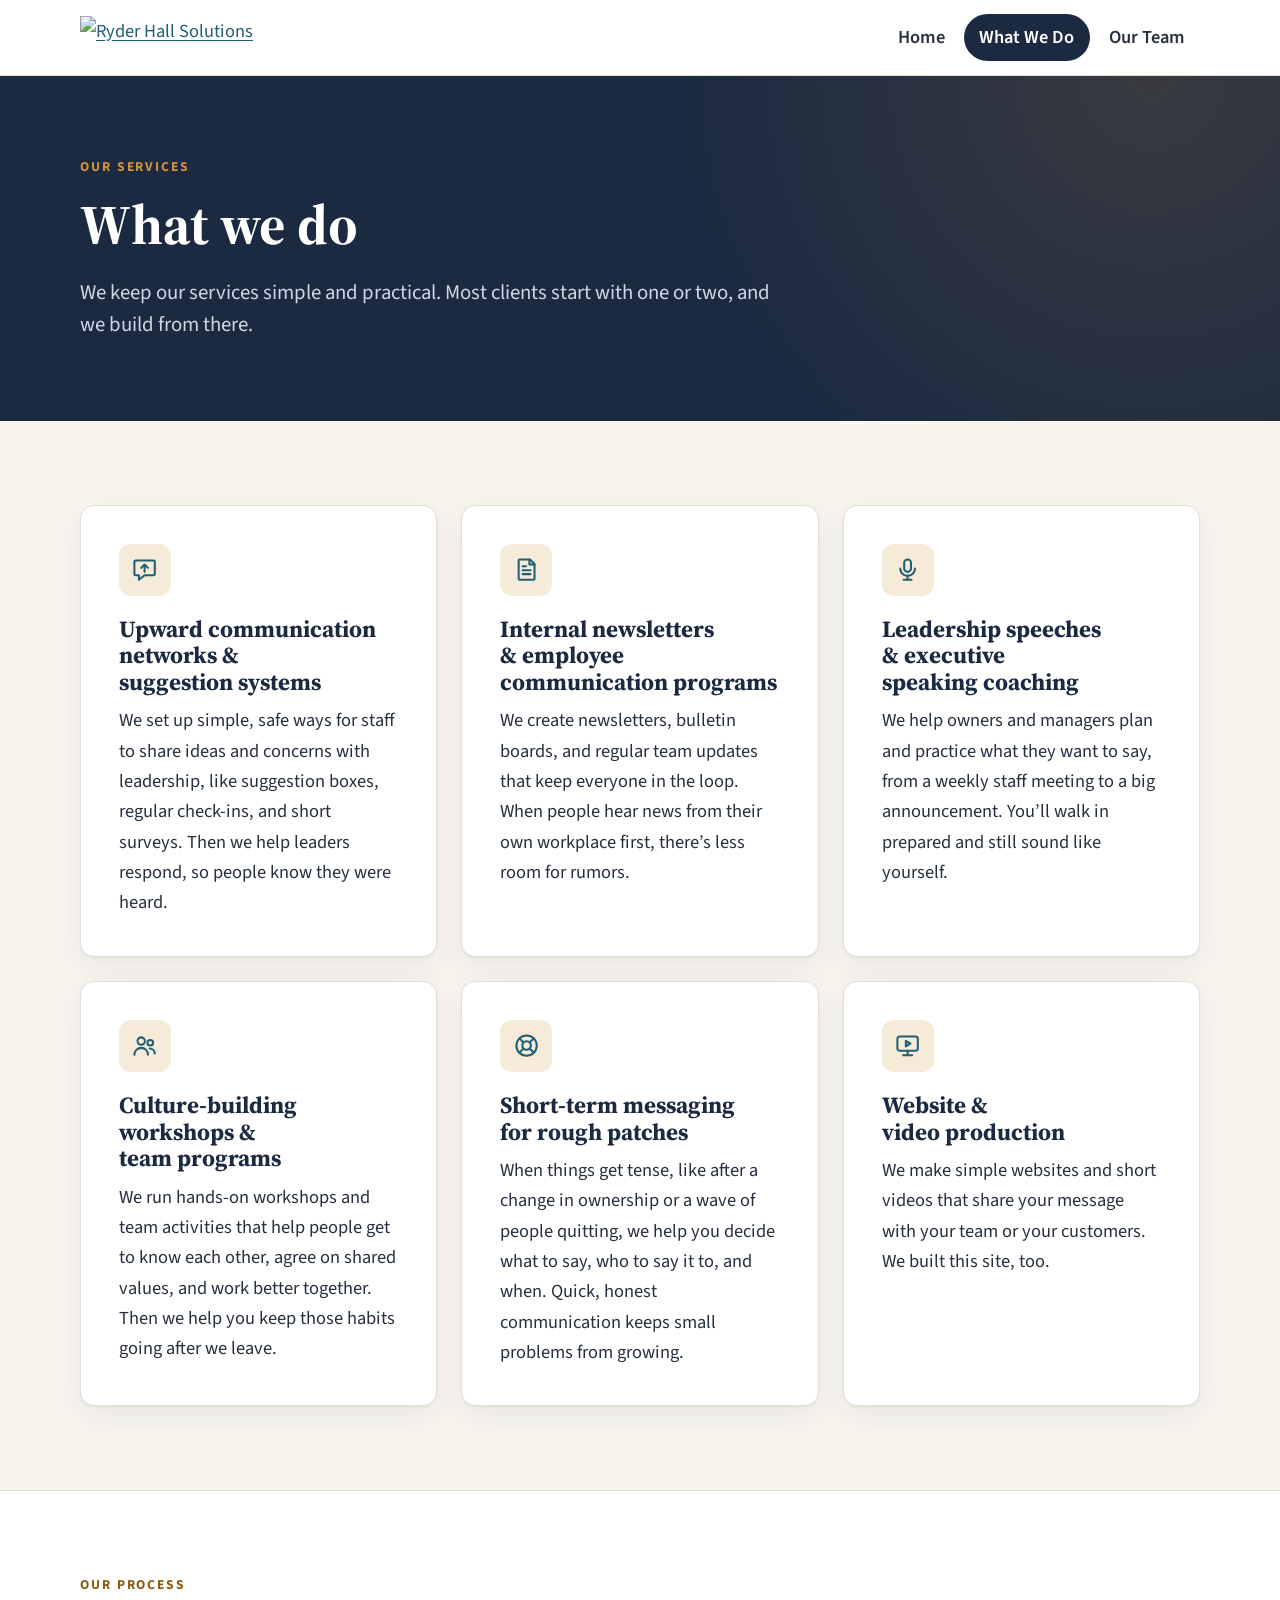
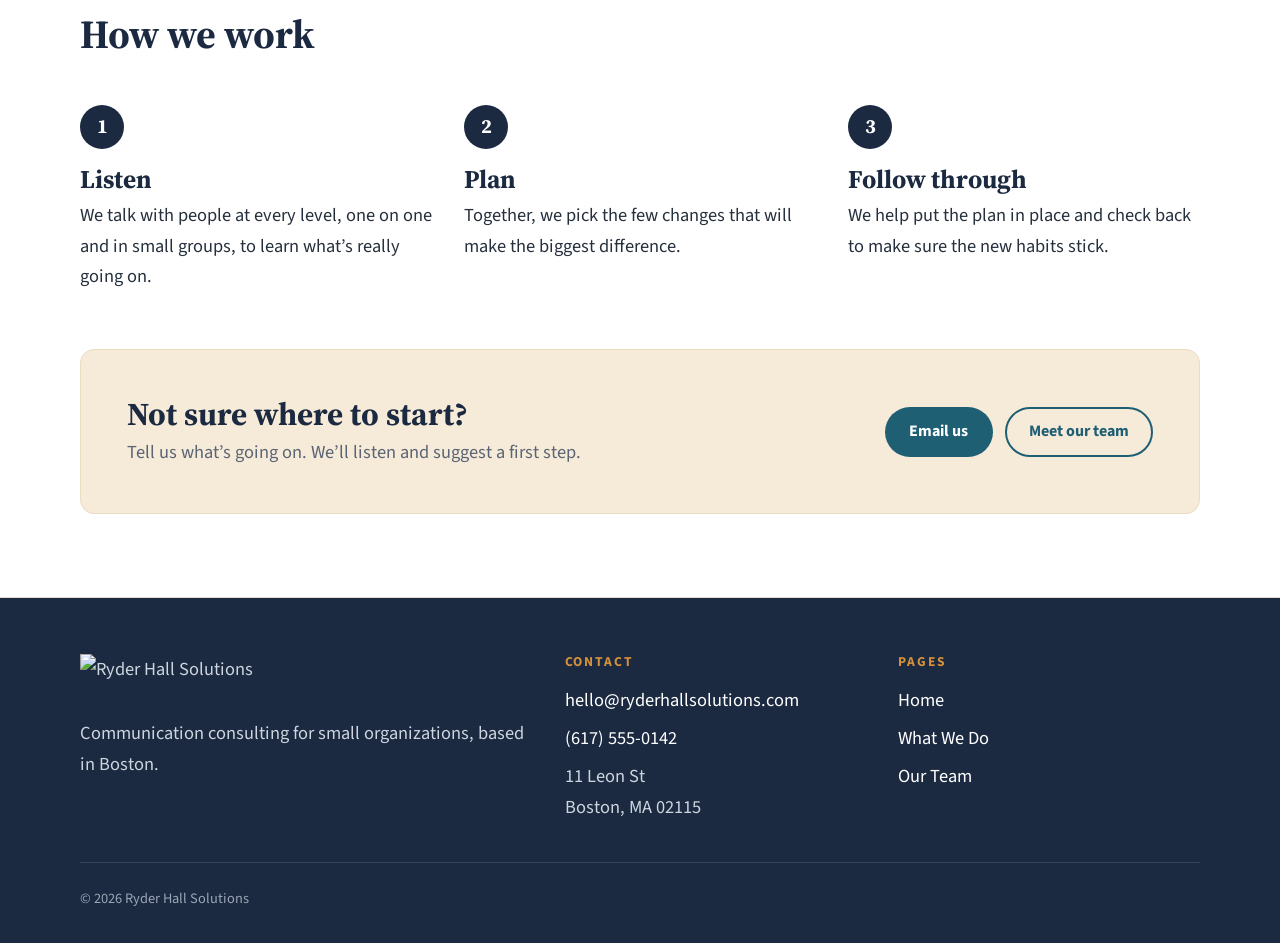
==== services.html @ 5c6d3355 "Add files via upload" ====
<!DOCTYPE html>
<html lang="en">
<head>
  <meta charset="UTF-8">
  <meta name="viewport" content="width=device-width, initial-scale=1">
  <title>What We Do | Ryder Hall Solutions</title>
  <meta name="description" content="Services from Ryder Hall Solutions: upward communication, employee newsletters, leadership speaking coaching, culture workshops, short-term messaging, and website and video production.">
  <link rel="icon" href="images/favicon.png" sizes="32x32">
  <link rel="icon" href="images/logo-mark.svg" type="image/svg+xml">
  <link rel="apple-touch-icon" href="images/apple-touch-icon.png">
  <link rel="preconnect" href="https://fonts.googleapis.com">
  <link rel="preconnect" href="https://fonts.gstatic.com" crossorigin>
  <link rel="stylesheet" href="https://fonts.googleapis.com/css2?family=Source+Sans+3:wght@400..700&family=Source+Serif+4:ital,opsz,wght@0,8..60,400..700;1,8..60,400..700&display=swap">
  <link rel="stylesheet" href="style.css">
</head>
<body>
  <a class="skip-link" href="#main">Skip to main content</a>

  <!-- ===== HEADER (same on every page) ===== -->
  <header class="site-header">
    <div class="container header-inner">
      <a class="brand" href="index.html">
        <img src="images/logo.svg" alt="Ryder Hall Solutions" width="221" height="44">
      </a>
      <nav class="site-nav" aria-label="Main">
        <ul>
          <li><a href="index.html">Home</a></li>
          <li><a href="services.html" aria-current="page">What We Do</a></li>
          <li><a href="team.html">Our Team</a></li>
        </ul>
      </nav>
    </div>
  </header>

  <main id="main">

    <!-- ===== TOP BANNER ===== -->
    <section class="page-hero">
      <div class="container">
        <p class="eyebrow">Our services</p>
        <h1>What we do</h1>
        <p class="lead">We keep our services simple and practical. Most clients start with one or two, and we build from there.</p>
      </div>
    </section>

    <!-- ===== SERVICES ===== -->
    <section class="section" aria-label="Services">
      <div class="container service-grid">

        <article class="card service-card">
          <div class="icon-badge" aria-hidden="true">
            <svg viewBox="0 0 24 24" fill="none" stroke="currentColor" stroke-width="1.8" stroke-linecap="round" stroke-linejoin="round" focusable="false"><path d="M4 4h16a1 1 0 0 1 1 1v11a1 1 0 0 1-1 1h-8l-5 4v-4H4a1 1 0 0 1-1-1V5a1 1 0 0 1 1-1z"/><path d="M12 14V7.5M9 10.5l3-3 3 3"/></svg>
          </div>
          <h2>Upward communication networks &amp; suggestion systems</h2>
          <p>We set up simple, safe ways for staff to share ideas and concerns with leadership, like suggestion boxes, regular check-ins, and short surveys. Then we help leaders respond, so people know they were heard.</p>
        </article>

        <article class="card service-card">
          <div class="icon-badge" aria-hidden="true">
            <svg viewBox="0 0 24 24" fill="none" stroke="currentColor" stroke-width="1.8" stroke-linecap="round" stroke-linejoin="round" focusable="false"><path d="M6 3h9l4 4v13a1 1 0 0 1-1 1H6a1 1 0 0 1-1-1V4a1 1 0 0 1 1-1z"/><path d="M14.5 3v4.5H19"/><path d="M8.5 9h3M8.5 12.5h7M8.5 16h7"/></svg>
          </div>
          <h2>Internal newsletters &amp; employee communication programs</h2>
          <p>We create newsletters, bulletin boards, and regular team updates that keep everyone in the loop. When people hear news from their own workplace first, there’s less room for rumors.</p>
        </article>

        <article class="card service-card">
          <div class="icon-badge" aria-hidden="true">
            <svg viewBox="0 0 24 24" fill="none" stroke="currentColor" stroke-width="1.8" stroke-linecap="round" stroke-linejoin="round" focusable="false"><rect x="9" y="3" width="6" height="11" rx="3"/><path d="M5.5 11a6.5 6.5 0 0 0 13 0"/><path d="M12 17.5V21M8.5 21h7"/></svg>
          </div>
          <h2>Leadership speeches &amp; executive speaking coaching</h2>
          <p>We help owners and managers plan and practice what they want to say, from a weekly staff meeting to a big announcement. You’ll walk in prepared and still sound like yourself.</p>
        </article>

        <article class="card service-card">
          <div class="icon-badge" aria-hidden="true">
            <svg viewBox="0 0 24 24" fill="none" stroke="currentColor" stroke-width="1.8" stroke-linecap="round" stroke-linejoin="round" focusable="false"><circle cx="9" cy="8" r="3.25"/><path d="M3 20a6 6 0 0 1 12 0"/><circle cx="17" cy="9.5" r="2.5"/><path d="M16.5 14.5a4.5 4.5 0 0 1 4.5 4.5"/></svg>
          </div>
          <h2>Culture-building workshops &amp; team programs</h2>
          <p>We run hands-on workshops and team activities that help people get to know each other, agree on shared values, and work better together. Then we help you keep those habits going after we leave.</p>
        </article>

        <article class="card service-card">
          <div class="icon-badge" aria-hidden="true">
            <svg viewBox="0 0 24 24" fill="none" stroke="currentColor" stroke-width="1.8" stroke-linecap="round" stroke-linejoin="round" focusable="false"><circle cx="12" cy="12" r="9"/><circle cx="12" cy="12" r="3.75"/><path d="M5.64 5.64l3.71 3.71M14.65 14.65l3.71 3.71M18.36 5.64l-3.71 3.71M9.35 14.65l-3.71 3.71"/></svg>
          </div>
          <h2>Short-term messaging for rough patches</h2>
          <p>When things get tense, like after a change in ownership or a wave of people quitting, we help you decide what to say, who to say it to, and when. Quick, honest communication keeps small problems from growing.</p>
        </article>

        <article class="card service-card">
          <div class="icon-badge" aria-hidden="true">
            <svg viewBox="0 0 24 24" fill="none" stroke="currentColor" stroke-width="1.8" stroke-linecap="round" stroke-linejoin="round" focusable="false"><rect x="3" y="4" width="18" height="12.5" rx="2"/><path d="M8 20.5h8M12 16.5v4"/><path d="M10.5 7.75v5l4-2.5z"/></svg>
          </div>
          <h2>Website &amp; video production</h2>
          <p>We make simple websites and short videos that share your message with your team or your customers. We built this site, too.</p>
        </article>

      </div>
    </section>

    <!-- ===== HOW WE WORK ===== -->
    <section class="section section-white" aria-labelledby="process-title">
      <div class="container">
        <div class="section-heading">
          <p class="eyebrow eyebrow-dark">Our process</p>
          <h2 id="process-title">How we work</h2>
        </div>

        <ol class="steps">
          <li>
            <h3>Listen</h3>
            <p>We talk with people at every level, one on one and in small groups, to learn what’s really going on.</p>
          </li>
          <li>
            <h3>Plan</h3>
            <p>Together, we pick the few changes that will make the biggest difference.</p>
          </li>
          <li>
            <h3>Follow through</h3>
            <p>We help put the plan in place and check back to make sure the new habits stick.</p>
          </li>
        </ol>

        <div class="cta">
          <div>
            <h2>Not sure where to start?</h2>
            <p>Tell us what’s going on. We’ll listen and suggest a first step.</p>
          </div>
          <div class="button-row">
            <a class="button button-primary" href="mailto:hello@ryderhallsolutions.com">Email us</a>
            <a class="button button-outline" href="team.html">Meet our team</a>
          </div>
        </div>
      </div>
    </section>

  </main>

  <!-- ===== FOOTER (same on every page) ===== -->
  <footer class="site-footer">
    <div class="container footer-grid">
      <div>
        <p class="footer-brand"><img src="images/logo-white.svg" alt="Ryder Hall Solutions" width="241" height="48"></p>
        <p>Communication consulting for small organizations, based in Boston.</p>
      </div>
      <div>
        <h2 class="footer-heading">Contact</h2>
        <!-- Contact details for the class project (the email and phone number are made up) -->
        <address class="footer-list">
          <a href="mailto:hello@ryderhallsolutions.com">hello@ryderhallsolutions.com</a>
          <a href="tel:+16175550142">(617) 555-0142</a>
          <span>11 Leon St<br>Boston, MA 02115</span>
        </address>
      </div>
      <nav aria-label="Footer">
        <h2 class="footer-heading">Pages</h2>
        <ul class="footer-list">
          <li><a href="index.html">Home</a></li>
          <li><a href="services.html">What We Do</a></li>
          <li><a href="team.html">Our Team</a></li>
        </ul>
      </nav>
    </div>
    <div class="container footer-bottom">
      <p>© 2026 Ryder Hall Solutions</p>
    </div>
  </footer>
</body>
</html>
---- style.css ----
/* =============================================================
   Shared stylesheet. All three pages use this one file.

   Want different colors? Change the values in :root below
   and every page updates at once.
   ============================================================= */

:root {
  /* Colors */
  --color-dark: #1b2a41;            /* deep navy: top banners, footer, headings */
  --color-primary: #1f5f74;         /* deep teal: buttons, links, icons */
  --color-primary-hover: #174a5a;   /* darker teal for hover */
  --color-accent: #d4913a;          /* warm amber: highlights */
  --color-accent-hover: #e0a457;    /* lighter amber for hover */
  --color-accent-text: #8f5a12;     /* darker amber for small text on light backgrounds */
  --color-accent-light: #f6ead8;    /* pale amber: soft backgrounds */
  --color-bg: #f8f5ef;              /* warm off-white page background */
  --color-surface: #ffffff;         /* cards and white sections */
  --color-text: #26303d;            /* main text */
  --color-text-muted: #5a6474;      /* secondary text */
  --color-border: #e5ded2;          /* thin lines */

  /* Fonts */
  --font-heading: "Source Serif 4", Georgia, "Times New Roman", serif;
  --font-body: "Source Sans 3", -apple-system, BlinkMacSystemFont, "Segoe UI", Roboto, Arial, sans-serif;

  /* Layout */
  --max-width: 1120px;
  --gutter: 1rem;                   /* space at the left and right edges of the screen */
  --radius: 14px;
  --shadow: 0 1px 2px rgba(27, 42, 65, 0.05), 0 10px 30px rgba(27, 42, 65, 0.07);
}

@media (min-width: 640px) {
  :root { --gutter: 1.5rem; }
}

@media (min-width: 1024px) {
  :root { --gutter: 2rem; }
}


/* ---------- Basics ---------- */

*,
*::before,
*::after {
  box-sizing: border-box;
}

html {
  -webkit-text-size-adjust: 100%;
  text-size-adjust: 100%;
}

body {
  margin: 0;
  font-family: var(--font-body);
  font-size: clamp(1rem, 0.94rem + 0.3vw, 1.15rem);
  line-height: 1.65;
  color: var(--color-text);
  background: var(--color-bg);
  -webkit-font-smoothing: antialiased;
}

img,
svg {
  display: block;
  max-width: 100%;
}

h1,
h2,
h3 {
  margin: 0 0 0.5em;
  font-family: var(--font-heading);
  font-weight: 700;
  line-height: 1.15;
  color: var(--color-dark);
  text-wrap: balance;
}

h2 {
  font-size: clamp(1.75rem, 1.35rem + 1.6vw, 2.5rem);
}

h3 {
  font-size: clamp(1.3rem, 1.15rem + 0.6vw, 1.6rem);
}

p {
  margin: 0 0 1em;
}

a {
  color: var(--color-primary);
  text-underline-offset: 0.18em;
}

a:hover {
  color: var(--color-primary-hover);
}

:focus-visible {
  outline: 3px solid var(--color-accent);
  outline-offset: 3px;
}

.container {
  width: min(100% - 2 * var(--gutter), var(--max-width));
  margin-inline: auto;
}

.skip-link {
  position: absolute;
  top: -10rem;
  left: 1rem;
  z-index: 100;
  padding: 0.6rem 1rem;
  border-radius: 8px;
  background: var(--color-dark);
  color: #fff;
  font-weight: 700;
}

.skip-link:focus {
  top: 1rem;
  color: #fff;
}

/* Hidden on screen, still read aloud by screen readers */
.visually-hidden {
  position: absolute;
  width: 1px;
  height: 1px;
  margin: -1px;
  padding: 0;
  overflow: hidden;
  clip: rect(0 0 0 0);
  white-space: nowrap;
  border: 0;
}


/* ---------- Header and navigation ---------- */

.site-header {
  background: var(--color-surface);
  border-bottom: 1px solid var(--color-border);
}

.header-inner {
  display: flex;
  flex-wrap: wrap;
  align-items: center;
  justify-content: space-between;
  gap: 0.75rem 1.5rem;
  padding-block: 0.9rem;
}

.brand {
  display: inline-flex;
  align-items: center;
}

/* The logo (images/logo.svg) */
.brand img {
  width: auto;
  height: 2.75rem;
}

.site-nav ul {
  display: flex;
  flex-wrap: wrap;
  gap: 0.25rem;
  margin: 0;
  padding: 0;
  list-style: none;
}

.site-nav a {
  display: block;
  padding: 0.5rem 0.95rem;
  border-radius: 999px;
  font-weight: 600;
  color: var(--color-text);
  text-decoration: none;
  white-space: nowrap;
}

.site-nav a:hover {
  background: var(--color-accent-light);
  color: var(--color-dark);
}

/* The page you're on */
.site-nav a[aria-current="page"] {
  background: var(--color-dark);
  color: #fff;
}

/* Keep the menu visible while scrolling on bigger screens */
@media (min-width: 768px) {
  .site-header {
    position: sticky;
    top: 0;
    z-index: 10;
  }
}


/* ---------- Buttons ---------- */

.button-row {
  display: flex;
  flex-wrap: wrap;
  gap: 0.75rem;
  margin-top: 2rem;
}

.button {
  display: inline-flex;
  align-items: center;
  justify-content: center;
  gap: 0.55rem;
  padding: 0.85rem 1.4rem;
  border: 2px solid transparent;
  border-radius: 999px;
  font-size: 1rem;
  font-weight: 700;
  line-height: 1.2;
  text-decoration: none;
  transition: background-color 0.15s ease, border-color 0.15s ease, color 0.15s ease;
}

.button svg {
  flex: none;
  width: 1.1em;
  height: 1.1em;
}

.button-primary {
  background: var(--color-primary);
  color: #fff;
}

.button-primary:hover {
  background: var(--color-primary-hover);
  color: #fff;
}

.button-accent {
  background: var(--color-accent);
  color: var(--color-dark);
}

.button-accent:hover {
  background: var(--color-accent-hover);
  color: var(--color-dark);
}

.button-outline {
  border-color: var(--color-primary);
  color: var(--color-primary);
}

.button-outline:hover {
  background: var(--color-primary);
  color: #fff;
}

.button-outline-light {
  border-color: rgba(255, 255, 255, 0.5);
  color: #fff;
}

.button-outline-light:hover {
  border-color: #fff;
  background: rgba(255, 255, 255, 0.1);
  color: #fff;
}

/* Full-width buttons on small phones */
@media (max-width: 479px) {
  .button-row .button {
    width: 100%;
  }
}


/* ---------- Small labels above headings ---------- */

.eyebrow {
  margin-bottom: 0.9rem;
  font-size: 0.85rem;
  font-weight: 700;
  letter-spacing: 0.14em;
  text-transform: uppercase;
  color: var(--color-accent);
}

.eyebrow-dark {
  color: var(--color-accent-text);
}

.lead {
  font-size: clamp(1.1rem, 1rem + 0.4vw, 1.3rem);
  line-height: 1.55;
}


/* ---------- Home page banner ---------- */

.hero {
  padding-block: clamp(3.5rem, 2rem + 6vw, 6.5rem);
  background:
    radial-gradient(circle at 85% 15%, rgba(212, 145, 58, 0.16), transparent 45%),
    var(--color-dark);
  color: #d9dfe7;
}

.hero-inner {
  display: grid;
  align-items: center;
  gap: 3rem;
}

.hero h1 {
  margin-bottom: 0.2em;
  font-size: clamp(2.6rem, 1.6rem + 4.2vw, 4.5rem);
  letter-spacing: -0.015em;
  color: #fff;
}

.tagline {
  margin-bottom: 1.25rem;
  font-family: var(--font-heading);
  font-size: clamp(1.3rem, 1.1rem + 0.9vw, 1.8rem);
  font-style: italic;
  line-height: 1.35;
  color: #f2d6ab;
}

.hero-intro {
  max-width: 34rem;
  font-size: clamp(1.05rem, 1rem + 0.35vw, 1.3rem);
}

.hero-art {
  display: none;
}

.hero-float {
  max-width: 460px;
  margin-left: auto;
}

@media (min-width: 900px) {
  .hero-inner {
    grid-template-columns: minmax(0, 1.5fr) minmax(0, 1fr);
  }

  .hero-art {
    display: block;
  }
}


/* ---------- Banner at the top of the other pages ---------- */

.page-hero {
  padding-block: clamp(3rem, 2rem + 4vw, 5rem);
  background:
    radial-gradient(circle at 90% 0%, rgba(212, 145, 58, 0.16), transparent 40%),
    var(--color-dark);
  color: #d0d8e2;
}

.page-hero h1 {
  margin-bottom: 0.35em;
  font-size: clamp(2.25rem, 1.5rem + 3vw, 3.5rem);
  color: #fff;
}

.page-hero .lead {
  max-width: 44rem;
  margin: 0;
}


/* ---------- Page sections ---------- */

.section {
  padding-block: clamp(3rem, 2rem + 4vw, 5.5rem);
}

.section-white {
  background: var(--color-surface);
  border-block: 1px solid var(--color-border);
}

.section-heading {
  max-width: 44rem;
  margin-bottom: clamp(2rem, 1.5rem + 2vw, 3rem);
}

.section-heading.center {
  margin-inline: auto;
  text-align: center;
}

.section-heading .lead {
  margin-bottom: 0;
  color: var(--color-text-muted);
}

/* Heading on the left, text on the right (on wide screens) */
.split {
  display: grid;
  gap: 0.5rem 4rem;
}

.split .prose {
  max-width: 40rem;
}

.split .prose p:last-child {
  margin-bottom: 0;
}

@media (min-width: 860px) {
  .split {
    grid-template-columns: minmax(0, 1fr) minmax(0, 1.75fr);
  }
}


/* ---------- Cards ---------- */

.card {
  padding: clamp(1.5rem, 1.1rem + 1.6vw, 2.5rem);
  background: var(--color-surface);
  border: 1px solid var(--color-border);
  border-radius: var(--radius);
  box-shadow: var(--shadow);
}

.icon-badge {
  display: grid;
  place-items: center;
  width: 3.25rem;
  height: 3.25rem;
  margin-bottom: 1.25rem;
  border-radius: 12px;
  background: var(--color-accent-light);
  color: var(--color-primary);
}

.icon-badge svg {
  width: 1.7rem;
  height: 1.7rem;
}


/* ---------- Home: the two key ideas ---------- */

.concept-grid {
  display: grid;
  gap: 1.5rem;
}

@media (min-width: 900px) {
  .concept-grid {
    grid-template-columns: repeat(2, minmax(0, 1fr));
  }
}

.example {
  margin-top: 1.5rem;
  padding: 1.1rem 1.25rem;
  border-left: 4px solid var(--color-accent);
  border-radius: 0 10px 10px 0;
  background: var(--color-bg);
}

.example-label {
  margin-bottom: 0.35rem;
  font-size: 0.8rem;
  font-weight: 700;
  letter-spacing: 0.12em;
  text-transform: uppercase;
  color: var(--color-accent-text);
}

.example p:last-child {
  margin-bottom: 0;
}


/* ---------- Call-to-action box ---------- */

.cta {
  display: flex;
  flex-wrap: wrap;
  align-items: center;
  justify-content: space-between;
  gap: 1.5rem 2rem;
  padding: clamp(1.75rem, 1.25rem + 2vw, 3rem);
  border: 1px solid #ecdcc2;
  border-radius: var(--radius);
  background: var(--color-accent-light);
}

.cta h2 {
  margin-bottom: 0.3rem;
  font-size: clamp(1.5rem, 1.25rem + 1vw, 2rem);
}

.cta p {
  margin: 0;
  color: var(--color-text-muted);
}

.cta .button-row {
  margin-top: 0;
}


/* ---------- What We Do: services ---------- */

.service-grid {
  display: grid;
  grid-template-columns: repeat(auto-fill, minmax(min(100%, 20rem), 1fr));
  gap: 1.5rem;
}

.service-card h2 {
  margin-bottom: 0.6rem;
  font-size: clamp(1.25rem, 1.15rem + 0.4vw, 1.45rem);
}

.service-card p {
  margin: 0;
}

/* Numbered "How we work" steps */
.steps {
  display: grid;
  gap: 2rem;
  margin: 0 0 clamp(2.5rem, 2rem + 2vw, 4rem);
  padding: 0;
  list-style: none;
  counter-reset: step;
}

@media (min-width: 768px) {
  .steps {
    grid-template-columns: repeat(3, minmax(0, 1fr));
  }
}

.steps li {
  position: relative;
  padding-top: 3.75rem;
  counter-increment: step;
}

.steps li::before {
  content: counter(step);
  position: absolute;
  top: 0;
  left: 0;
  display: grid;
  place-items: center;
  width: 2.75rem;
  height: 2.75rem;
  border-radius: 50%;
  background: var(--color-dark);
  color: #fff;
  font-family: var(--font-heading);
  font-size: 1.25rem;
  font-weight: 700;
}

.steps h3 {
  margin-bottom: 0.4rem;
}

.steps p {
  margin: 0;
}


/* ---------- Our Team ---------- */

/* Phones: one card per row, photo on the left */
.team-grid {
  --cols: 1;
  --gap: 1rem;
  display: flex;
  flex-wrap: wrap;
  justify-content: center;
  gap: var(--gap);
}

.team-card {
  display: flex;
  flex: 0 0 calc((100% - (var(--cols) - 1) * var(--gap)) / var(--cols));
  overflow: hidden;
  background: var(--color-surface);
  border: 1px solid var(--color-border);
  border-radius: var(--radius);
  box-shadow: var(--shadow);
}

.team-photo {
  flex: none;
  width: 6.5rem;
  height: auto;
  min-height: 6.5rem;
  object-fit: cover;
  object-position: center 30%;
  background: #e4e9ef;
}

.team-card-body {
  display: flex;
  flex-direction: column;
  align-items: flex-start;
  justify-content: center;
  padding: 1rem 1.1rem;
}

.team-dept {
  margin-bottom: 0.7rem;
  padding: 0.3rem 0.65rem;
  border-radius: 999px;
  background: var(--color-accent-light);
  font-size: 0.75rem;
  font-weight: 700;
  letter-spacing: 0.08em;
  line-height: 1.3;
  text-transform: uppercase;
  color: var(--color-accent-text);
}

.team-name {
  margin-bottom: 0.2rem;
  font-size: 1.3rem;
}

.team-title {
  margin: 0;
  line-height: 1.45;
  color: var(--color-text-muted);
}

/* Bigger screens: photo on top, several cards per row */
@media (min-width: 560px) {
  .team-grid {
    --cols: 2;
    --gap: 1.5rem;
  }

  .team-card {
    flex-direction: column;
  }

  .team-photo {
    width: 100%;
    height: auto;
    min-height: 0;
    aspect-ratio: 1 / 1;
  }

  .team-card-body {
    justify-content: flex-start;
    padding: 1.1rem 1.15rem 1.35rem;
  }
}

@media (min-width: 700px) {
  .team-grid { --cols: 3; }
}

@media (min-width: 1000px) {
  .team-grid { --cols: 4; }
}


/* ---------- Footer ---------- */

.site-footer {
  padding-block: 3.5rem 2rem;
  background: var(--color-dark);
  color: #cdd5df;
}

.footer-grid {
  display: grid;
  gap: 2rem;
}

@media (min-width: 768px) {
  .footer-grid {
    grid-template-columns: 1.5fr 1fr 1fr;
  }
}

.footer-brand {
  margin-bottom: 1rem;
}

/* The white version of the logo (images/logo-white.svg) */
.footer-brand img {
  width: auto;
  height: 3rem;
}

.footer-heading {
  margin-bottom: 0.9rem;
  font-family: var(--font-body);
  font-size: 0.85rem;
  letter-spacing: 0.14em;
  text-transform: uppercase;
  color: var(--color-accent);
}

.footer-list {
  display: grid;
  gap: 0.5rem;
  margin: 0;
  padding: 0;
  font-style: normal;
  list-style: none;
}

.site-footer a {
  color: #fff;
  text-decoration: none;
}

.site-footer a:hover {
  color: #fff;
  text-decoration: underline;
}

.footer-bottom {
  margin-top: 2.5rem;
  padding-top: 1.5rem;
  border-top: 1px solid rgba(255, 255, 255, 0.12);
  font-size: 0.9rem;
  color: #9aa6b5;
}

.footer-bottom p {
  margin: 0;
}


/* =============================================================
   MOTION (Home page)
   Everything below is decoration. If a browser can't do one of
   these effects, or a visitor has asked their device for less
   motion, they simply see the finished page.
   ============================================================= */

/* A number the circle animations count from 1 (apart) to 0 (overlapping) */
@property --t {
  syntax: "<number>";
  inherits: true;
  initial-value: 0;
}

/* Things that slide in from the side never cause sideways scrolling */
main {
  overflow-x: clip;
}


/* ---------- Top banner: drifting glow and text that rises in ---------- */

.hero {
  position: relative;
  overflow: hidden;
  isolation: isolate;
}

.hero::before {
  content: "";
  position: absolute;
  inset: -25%;
  z-index: -1;
  background:
    radial-gradient(circle at 70% 30%, rgba(212, 145, 58, 0.22), transparent 35%),
    radial-gradient(circle at 25% 75%, rgba(42, 122, 145, 0.32), transparent 40%);
  animation: drift 20s ease-in-out infinite alternate;
}

.hero-text > * {
  animation: rise 0.9s cubic-bezier(0.2, 0.7, 0.2, 1) both;
}

.hero-text > :nth-child(2) { animation-delay: 0.1s; }
.hero-text > :nth-child(3) { animation-delay: 0.2s; }
.hero-text > :nth-child(4) { animation-delay: 0.3s; }
.hero-text > :nth-child(5) { animation-delay: 0.4s; }


/* ---------- The logo circles ---------- */

.merge {
  --r: 18%;                  /* circle size: radius as a share of the graphic's width */
  position: relative;
  width: 100%;
  aspect-ratio: 5 / 2;
  container-type: inline-size;
}

.merge-circle {
  position: absolute;
  top: 50%;
  width: calc(var(--r) * 2);
  aspect-ratio: 1;
  border-radius: 50%;
  translate: -50% -50%;
}

/* --t = 1: circles apart.  --t = 0: overlapping, like the logo. */
.merge-left,
.merge-lens {
  left: calc(50% - var(--r) * (0.45 + 1.15 * var(--t, 0)));
}

.merge-right {
  left: calc(50% + var(--r) * (0.45 + 1.15 * var(--t, 0)));
}

.merge-left  { background: var(--color-dark); }
.merge-right { background: var(--color-accent); }

/* The overlap: a teal copy of the left circle, trimmed to where it meets the right one */
.merge-lens {
  background: #2a7a91;
  clip-path: circle(50% at calc((95 + 115 * var(--t, 0)) * 1%) 50%);
}

.merge-label {
  position: absolute;
  top: 50%;
  translate: -50% -50%;
  font-size: max(0.6rem, 2.3cqw);
  font-weight: 700;
  letter-spacing: 0.06em;
  line-height: 1.25;
  text-align: center;
  text-transform: uppercase;
  white-space: nowrap;
}

.merge-left .merge-label  { left: 22.5%; color: #fff; }
.merge-right .merge-label { left: 77.5%; color: var(--color-dark); }
.merge-lens .merge-label  { left: 72.5%; color: #fff; }

/* Banner version: bigger, white instead of navy. Glides together on load, then floats. */
.merge-hero {
  --r: 24%;
  aspect-ratio: 2 / 1;
  animation: merge-hero 1.6s cubic-bezier(0.2, 0.7, 0.2, 1) 0.3s both;
}

.merge-hero .merge-left {
  background: #fff;
}

.hero-float {
  animation: float 7s ease-in-out 2s infinite;
}

.ripple {
  position: absolute;
  top: 50%;
  left: 50%;
  width: calc(var(--r) * 1.4);
  aspect-ratio: 1;
  border: 2px solid rgba(212, 145, 58, 0.6);
  border-radius: 50%;
  translate: -50% -50%;
  opacity: 0;
  animation: ripple 4.5s ease-out 1.6s infinite;
}

.ripple:nth-child(2) { animation-delay: 3.1s; }
.ripple:nth-child(3) { animation-delay: 4.6s; }

/* "Our logo, explained" section */
.merge-scroll {
  max-width: 40rem;
  margin-inline: auto;
}

.shared-caption {
  max-width: 34rem;
  margin: clamp(1.5rem, 1rem + 2vw, 2.5rem) auto 0;
  font-size: clamp(1.1rem, 1rem + 0.4vw, 1.3rem);
  line-height: 1.55;
  text-align: center;
}

.shared-caption strong {
  color: var(--color-primary);
}


/* ---------- Effects tied to scrolling ---------- */

.scroll-progress {
  display: none;
}

@supports (animation-timeline: scroll()) {
  /* Progress bar along the top */
  .scroll-progress {
    display: block;
    position: fixed;
    inset: 0 0 auto;
    z-index: 20;
    height: 4px;
    background: linear-gradient(90deg, var(--color-accent), #2a7a91);
    transform-origin: 0 50%;
    animation: progress linear both;
    animation-timeline: scroll(root);
  }

  /* The banner logo drifts down and fades as you scroll past it */
  .hero-art {
    animation: hero-parallax linear both;
    animation-timeline: scroll(root);
    animation-range: 0 80vh;
  }
}

@supports (animation-timeline: view()) {
  /* Sections rise into place as they come into view */
  .reveal {
    animation: reveal linear both;
    animation-timeline: view();
    animation-range: entry 0% entry 75%;
  }

  /* The logo circles slide together as you scroll to them */
  .merge-scroll {
    view-timeline-name: --merge;
    animation: merge-scroll linear both;
    animation-timeline: --merge;
    animation-range: entry 25% cover 50%;
  }

  .merge-scroll .merge-lens .merge-label {
    animation: fade-in linear both;
    animation-timeline: --merge;
    animation-range: cover 40% cover 50%;
  }
}

/* On wide screens, the two idea cards slide in from opposite sides */
@media (min-width: 900px) {
  @supports (animation-timeline: view()) {
    .reveal-left  { animation-name: reveal-left; }
    .reveal-right { animation-name: reveal-right; }
  }
}

@keyframes rise          { from { opacity: 0; translate: 0 28px; } }
@keyframes drift         { to { translate: 6% -4%; rotate: 8deg; } }
@keyframes float         { 50% { translate: 0 -12px; } }
@keyframes merge-hero    { from { --t: 0.9; opacity: 0; } 40% { opacity: 1; } to { --t: 0; } }
@keyframes merge-scroll  { from { --t: 1; } to { --t: 0; } }
@keyframes ripple        { from { opacity: 0.8; scale: 0.6; } to { opacity: 0; scale: 3; } }
@keyframes progress      { from { scale: 0 1; } }
@keyframes hero-parallax { to { translate: 0 25%; opacity: 0.3; } }
@keyframes reveal        { from { opacity: 0; translate: 0 40px; } }
@keyframes reveal-left   { from { opacity: 0; translate: -80px 0; } }
@keyframes reveal-right  { from { opacity: 0; translate: 80px 0; } }
@keyframes fade-in       { from { opacity: 0; } }

/* Visitors who ask their device for less motion get the finished page, no animation */
@media (prefers-reduced-motion: reduce) {
  *,
  *::before,
  *::after {
    animation: none !important;
    transition: none !important;
  }
}
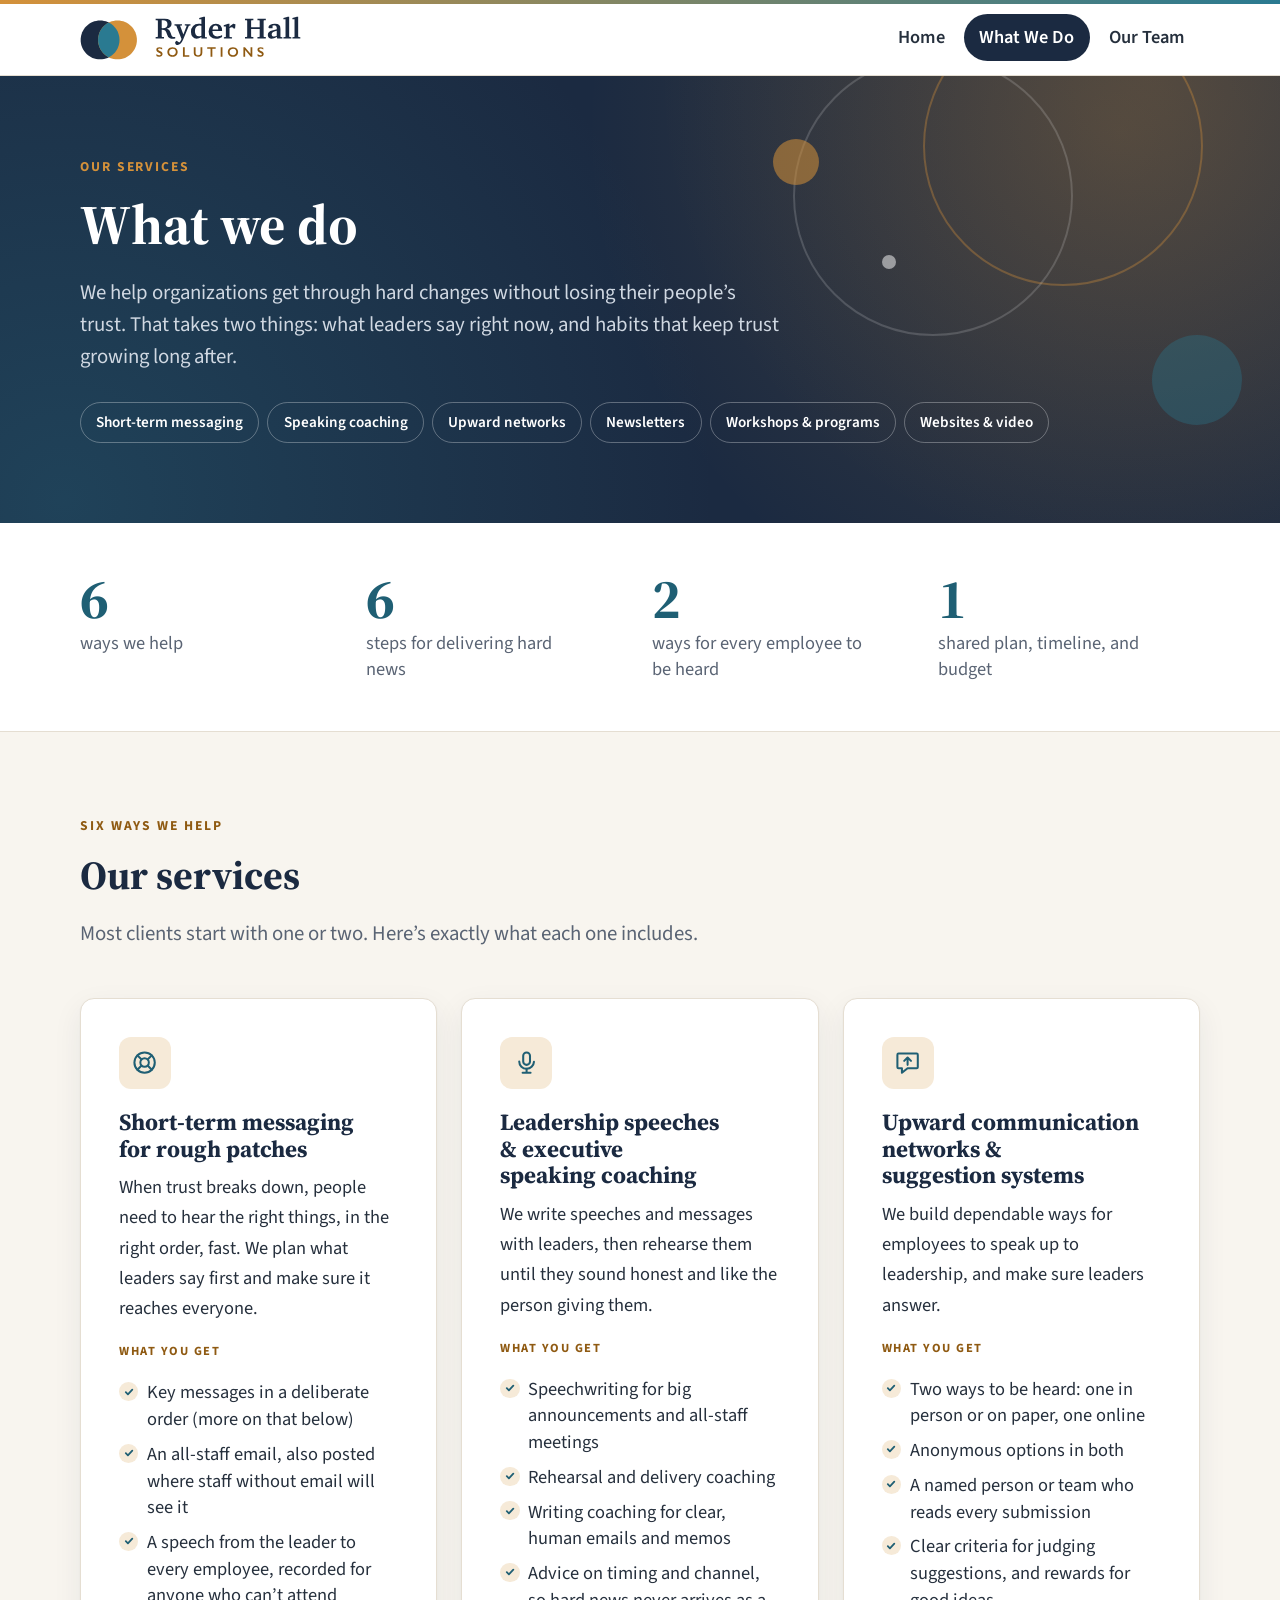
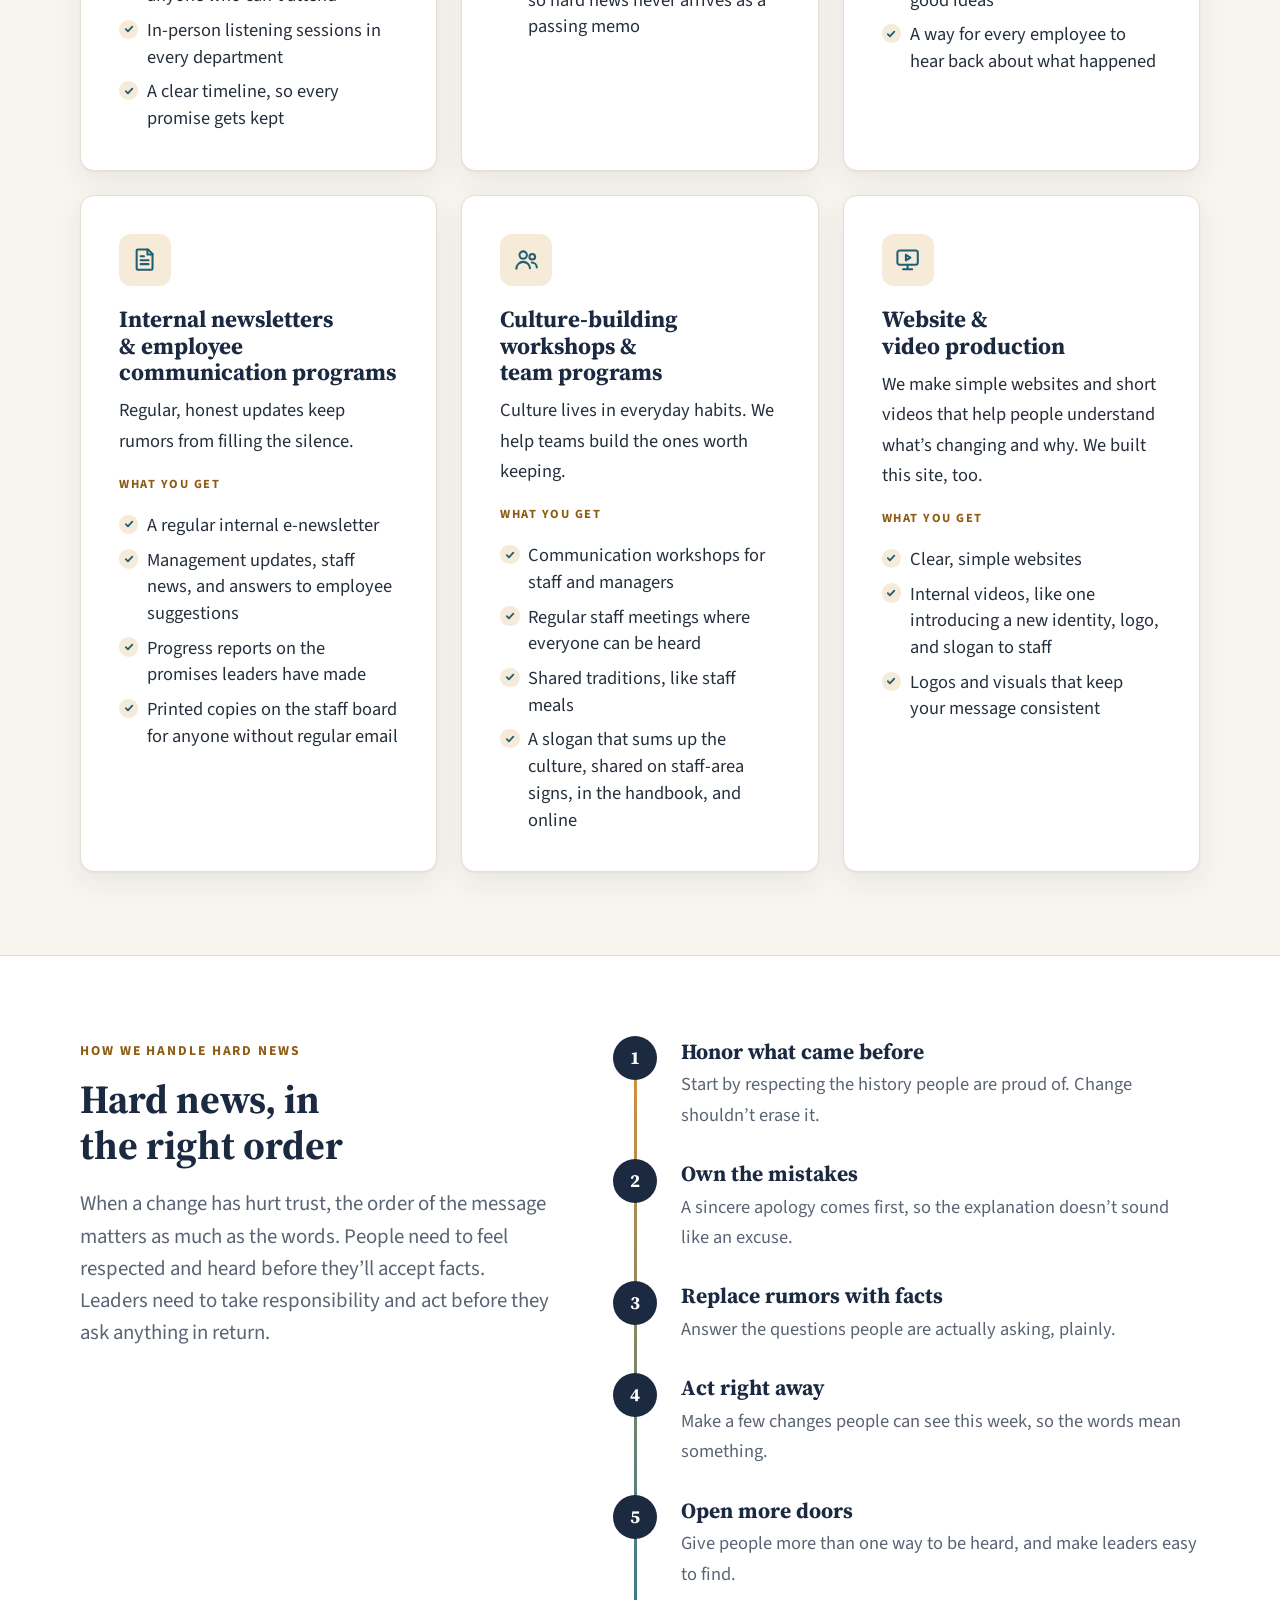
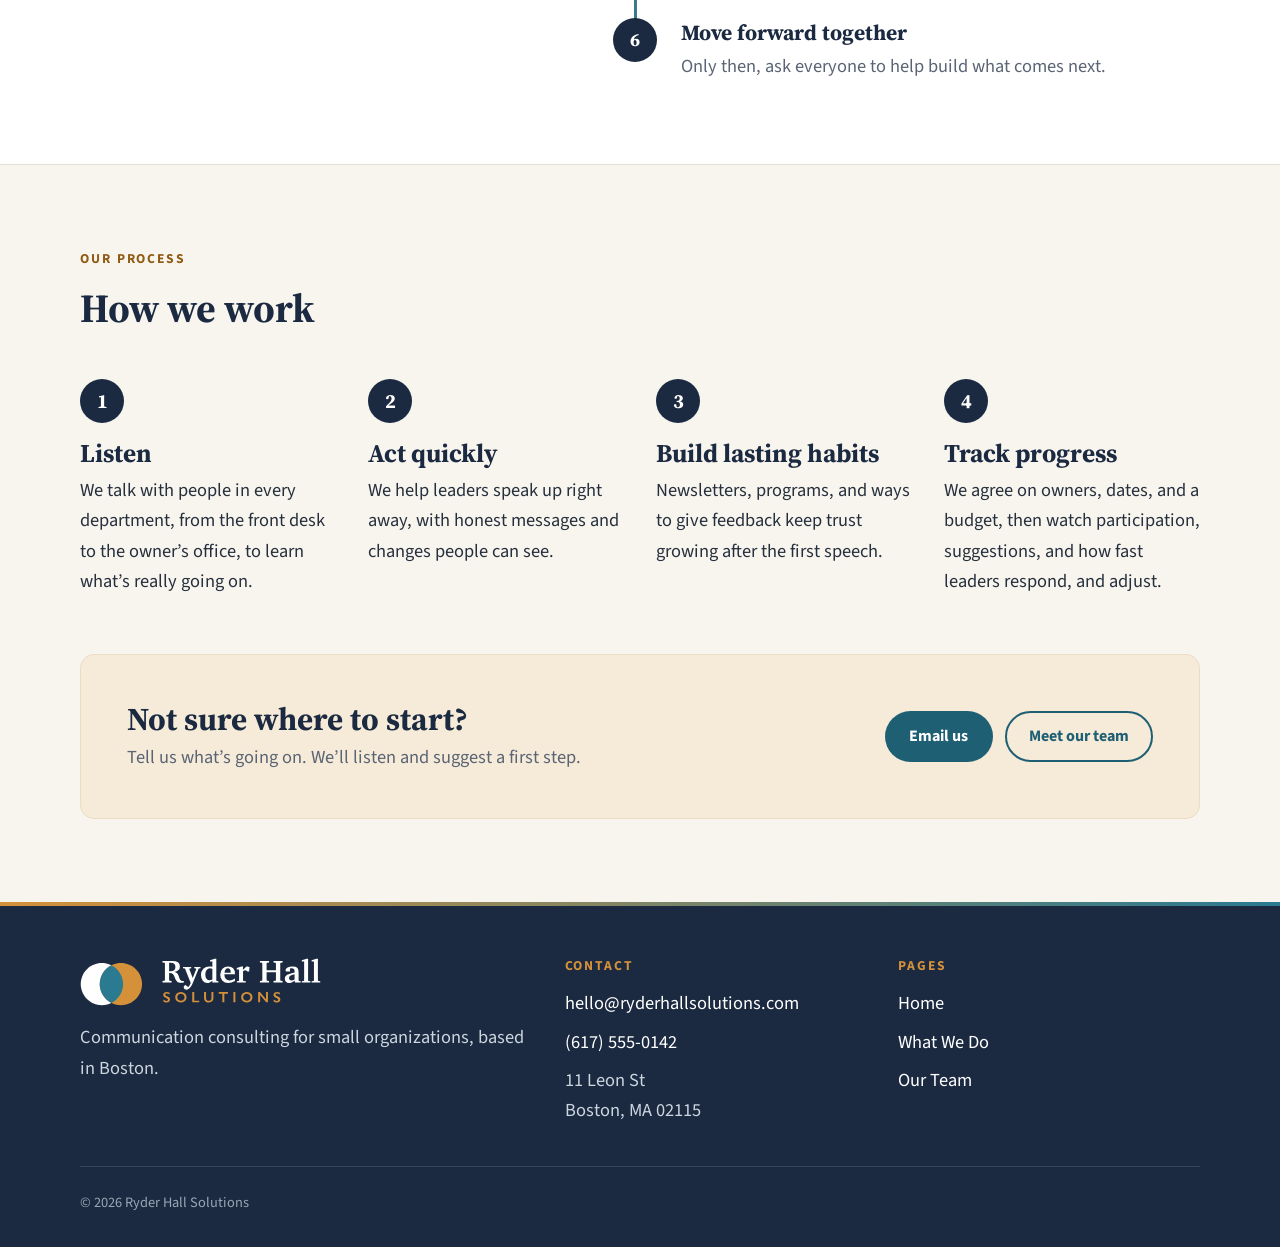
==== commit fbb52115: "Add files via upload" ====
--- a/services.html
+++ b/services.html
@@ -4,7 +4,7 @@
   <meta charset="UTF-8">
   <meta name="viewport" content="width=device-width, initial-scale=1">
   <title>What We Do | Ryder Hall Solutions</title>
-  <meta name="description" content="Services from Ryder Hall Solutions: upward communication, employee newsletters, leadership speaking coaching, culture workshops, short-term messaging, and website and video production.">
+  <meta name="description" content="What Ryder Hall Solutions does: short-term messaging, leadership speaking and writing coaching, upward communication networks, internal newsletters, culture workshops and programs, and website and video production.">
   <link rel="icon" href="images/favicon.png" sizes="32x32">
   <link rel="icon" href="images/logo-mark.svg" type="image/svg+xml">
   <link rel="apple-touch-icon" href="images/apple-touch-icon.png">
@@ -12,8 +12,12 @@
   <link rel="preconnect" href="https://fonts.gstatic.com" crossorigin>
   <link rel="stylesheet" href="https://fonts.googleapis.com/css2?family=Source+Sans+3:wght@400..700&family=Source+Serif+4:ital,opsz,wght@0,8..60,400..700;1,8..60,400..700&display=swap">
   <link rel="stylesheet" href="style.css">
+  <script src="motion.js" defer></script>
 </head>
 <body>
+  <!-- Thin bar along the top that fills as you scroll -->
+  <div class="scroll-progress" aria-hidden="true"></div>
+
   <a class="skip-link" href="#main">Skip to main content</a>
 
   <!-- ===== HEADER (same on every page) ===== -->
@@ -36,92 +40,222 @@
 
     <!-- ===== TOP BANNER ===== -->
     <section class="page-hero">
+      <!-- Floating circles (decoration) -->
+      <div class="orbs" aria-hidden="true"><span></span><span></span><span></span><span></span><span></span></div>
       <div class="container">
         <p class="eyebrow">Our services</p>
         <h1>What we do</h1>
-        <p class="lead">We keep our services simple and practical. Most clients start with one or two, and we build from there.</p>
-      </div>
-    </section>
-
-    <!-- ===== SERVICES ===== -->
-    <section class="section" aria-label="Services">
-      <div class="container service-grid">
-
-        <article class="card service-card">
-          <div class="icon-badge" aria-hidden="true">
-            <svg viewBox="0 0 24 24" fill="none" stroke="currentColor" stroke-width="1.8" stroke-linecap="round" stroke-linejoin="round" focusable="false"><path d="M4 4h16a1 1 0 0 1 1 1v11a1 1 0 0 1-1 1h-8l-5 4v-4H4a1 1 0 0 1-1-1V5a1 1 0 0 1 1-1z"/><path d="M12 14V7.5M9 10.5l3-3 3 3"/></svg>
-          </div>
-          <h2>Upward communication networks &amp; suggestion systems</h2>
-          <p>We set up simple, safe ways for staff to share ideas and concerns with leadership, like suggestion boxes, regular check-ins, and short surveys. Then we help leaders respond, so people know they were heard.</p>
-        </article>
-
-        <article class="card service-card">
-          <div class="icon-badge" aria-hidden="true">
-            <svg viewBox="0 0 24 24" fill="none" stroke="currentColor" stroke-width="1.8" stroke-linecap="round" stroke-linejoin="round" focusable="false"><path d="M6 3h9l4 4v13a1 1 0 0 1-1 1H6a1 1 0 0 1-1-1V4a1 1 0 0 1 1-1z"/><path d="M14.5 3v4.5H19"/><path d="M8.5 9h3M8.5 12.5h7M8.5 16h7"/></svg>
-          </div>
-          <h2>Internal newsletters &amp; employee communication programs</h2>
-          <p>We create newsletters, bulletin boards, and regular team updates that keep everyone in the loop. When people hear news from their own workplace first, there’s less room for rumors.</p>
-        </article>
-
-        <article class="card service-card">
-          <div class="icon-badge" aria-hidden="true">
-            <svg viewBox="0 0 24 24" fill="none" stroke="currentColor" stroke-width="1.8" stroke-linecap="round" stroke-linejoin="round" focusable="false"><rect x="9" y="3" width="6" height="11" rx="3"/><path d="M5.5 11a6.5 6.5 0 0 0 13 0"/><path d="M12 17.5V21M8.5 21h7"/></svg>
-          </div>
-          <h2>Leadership speeches &amp; executive speaking coaching</h2>
-          <p>We help owners and managers plan and practice what they want to say, from a weekly staff meeting to a big announcement. You’ll walk in prepared and still sound like yourself.</p>
-        </article>
-
-        <article class="card service-card">
-          <div class="icon-badge" aria-hidden="true">
-            <svg viewBox="0 0 24 24" fill="none" stroke="currentColor" stroke-width="1.8" stroke-linecap="round" stroke-linejoin="round" focusable="false"><circle cx="9" cy="8" r="3.25"/><path d="M3 20a6 6 0 0 1 12 0"/><circle cx="17" cy="9.5" r="2.5"/><path d="M16.5 14.5a4.5 4.5 0 0 1 4.5 4.5"/></svg>
-          </div>
-          <h2>Culture-building workshops &amp; team programs</h2>
-          <p>We run hands-on workshops and team activities that help people get to know each other, agree on shared values, and work better together. Then we help you keep those habits going after we leave.</p>
-        </article>
-
-        <article class="card service-card">
-          <div class="icon-badge" aria-hidden="true">
-            <svg viewBox="0 0 24 24" fill="none" stroke="currentColor" stroke-width="1.8" stroke-linecap="round" stroke-linejoin="round" focusable="false"><circle cx="12" cy="12" r="9"/><circle cx="12" cy="12" r="3.75"/><path d="M5.64 5.64l3.71 3.71M14.65 14.65l3.71 3.71M18.36 5.64l-3.71 3.71M9.35 14.65l-3.71 3.71"/></svg>
-          </div>
-          <h2>Short-term messaging for rough patches</h2>
-          <p>When things get tense, like after a change in ownership or a wave of people quitting, we help you decide what to say, who to say it to, and when. Quick, honest communication keeps small problems from growing.</p>
-        </article>
-
-        <article class="card service-card">
-          <div class="icon-badge" aria-hidden="true">
-            <svg viewBox="0 0 24 24" fill="none" stroke="currentColor" stroke-width="1.8" stroke-linecap="round" stroke-linejoin="round" focusable="false"><rect x="3" y="4" width="18" height="12.5" rx="2"/><path d="M8 20.5h8M12 16.5v4"/><path d="M10.5 7.75v5l4-2.5z"/></svg>
-          </div>
-          <h2>Website &amp; video production</h2>
-          <p>We make simple websites and short videos that share your message with your team or your customers. We built this site, too.</p>
-        </article>
-
+        <p class="lead">We help organizations get through hard changes without losing their people’s trust. That takes two things: what leaders say right now, and habits that keep trust growing long after.</p>
+        <nav class="jump-links" aria-label="Services on this page">
+          <a href="#short-term">Short-term messaging</a>
+          <a href="#coaching">Speaking coaching</a>
+          <a href="#upward">Upward networks</a>
+          <a href="#newsletters">Newsletters</a>
+          <a href="#culture">Workshops &amp; programs</a>
+          <a href="#web-video">Websites &amp; video</a>
+        </nav>
+      </div>
+    </section>
+
+    <!-- ===== BY THE NUMBERS (the numbers count up as you scroll) ===== -->
+    <section class="stats" aria-label="Our approach in numbers">
+      <div class="container stats-grid">
+        <div class="stat">
+          <span class="stat-num" style="--num: 6" aria-hidden="true"></span>
+          <span class="visually-hidden">6</span>
+          <span class="stat-label">ways we help</span>
+        </div>
+        <div class="stat">
+          <span class="stat-num" style="--num: 6" aria-hidden="true"></span>
+          <span class="visually-hidden">6</span>
+          <span class="stat-label">steps for delivering hard news</span>
+        </div>
+        <div class="stat">
+          <span class="stat-num" style="--num: 2" aria-hidden="true"></span>
+          <span class="visually-hidden">2</span>
+          <span class="stat-label">ways for every employee to be heard</span>
+        </div>
+        <div class="stat">
+          <span class="stat-num" style="--num: 1" aria-hidden="true"></span>
+          <span class="visually-hidden">1</span>
+          <span class="stat-label">shared plan, timeline, and budget</span>
+        </div>
+      </div>
+    </section>
+
+    <!-- ===== SERVICES =====
+         Each card: what the service is (1-2 sentences), then exactly what the client gets. -->
+    <section class="section" aria-labelledby="services-title">
+      <div class="container">
+        <div class="section-heading reveal">
+          <p class="eyebrow eyebrow-dark">Six ways we help</p>
+          <h2 id="services-title">Our services</h2>
+          <p class="lead">Most clients start with one or two. Here’s exactly what each one includes.</p>
+        </div>
+
+        <div class="service-grid stagger">
+
+          <article class="card service-card lift" data-tilt="3" id="short-term">
+            <div class="icon-badge" aria-hidden="true">
+              <svg viewBox="0 0 24 24" fill="none" stroke="currentColor" stroke-width="1.8" stroke-linecap="round" stroke-linejoin="round" focusable="false"><circle pathLength="1" cx="12" cy="12" r="9"/><circle pathLength="1" cx="12" cy="12" r="3.75"/><path pathLength="1" d="M5.64 5.64l3.71 3.71M14.65 14.65l3.71 3.71M18.36 5.64l-3.71 3.71M9.35 14.65l-3.71 3.71"/></svg>
+            </div>
+            <h3>Short-term messaging for rough patches</h3>
+            <p>When trust breaks down, people need to hear the right things, in the right order, fast. We plan what leaders say first and make sure it reaches everyone.</p>
+            <p class="deliverables-label">What you get</p>
+            <ul class="deliverables">
+              <li>Key messages in a deliberate order (more on that below)</li>
+              <li>An all-staff email, also posted where staff without email will see it</li>
+              <li>A speech from the leader to every employee, recorded for anyone who can’t attend</li>
+              <li>In-person listening sessions in every department</li>
+              <li>A clear timeline, so every promise gets kept</li>
+            </ul>
+          </article>
+
+          <article class="card service-card lift" data-tilt="3" id="coaching">
+            <div class="icon-badge" aria-hidden="true">
+              <svg viewBox="0 0 24 24" fill="none" stroke="currentColor" stroke-width="1.8" stroke-linecap="round" stroke-linejoin="round" focusable="false"><rect pathLength="1" x="9" y="3" width="6" height="11" rx="3"/><path pathLength="1" d="M5.5 11a6.5 6.5 0 0 0 13 0"/><path pathLength="1" d="M12 17.5V21M8.5 21h7"/></svg>
+            </div>
+            <h3>Leadership speeches &amp; executive speaking coaching</h3>
+            <p>We write speeches and messages with leaders, then rehearse them until they sound honest and like the person giving them.</p>
+            <p class="deliverables-label">What you get</p>
+            <ul class="deliverables">
+              <li>Speechwriting for big announcements and all-staff meetings</li>
+              <li>Rehearsal and delivery coaching</li>
+              <li>Writing coaching for clear, human emails and memos</li>
+              <li>Advice on timing and channel, so hard news never arrives as a passing memo</li>
+            </ul>
+          </article>
+
+          <article class="card service-card lift" data-tilt="3" id="upward">
+            <div class="icon-badge" aria-hidden="true">
+              <svg viewBox="0 0 24 24" fill="none" stroke="currentColor" stroke-width="1.8" stroke-linecap="round" stroke-linejoin="round" focusable="false"><path pathLength="1" d="M4 4h16a1 1 0 0 1 1 1v11a1 1 0 0 1-1 1h-8l-5 4v-4H4a1 1 0 0 1-1-1V5a1 1 0 0 1 1-1z"/><path pathLength="1" d="M12 14V7.5M9 10.5l3-3 3 3"/></svg>
+            </div>
+            <h3>Upward communication networks &amp; suggestion systems</h3>
+            <p>We build dependable ways for employees to speak up to leadership, and make sure leaders answer.</p>
+            <p class="deliverables-label">What you get</p>
+            <ul class="deliverables">
+              <li>Two ways to be heard: one in person or on paper, one online</li>
+              <li>Anonymous options in both</li>
+              <li>A named person or team who reads every submission</li>
+              <li>Clear criteria for judging suggestions, and rewards for good ideas</li>
+              <li>A way for every employee to hear back about what happened</li>
+            </ul>
+          </article>
+
+          <article class="card service-card lift" data-tilt="3" id="newsletters">
+            <div class="icon-badge" aria-hidden="true">
+              <svg viewBox="0 0 24 24" fill="none" stroke="currentColor" stroke-width="1.8" stroke-linecap="round" stroke-linejoin="round" focusable="false"><path pathLength="1" d="M6 3h9l4 4v13a1 1 0 0 1-1 1H6a1 1 0 0 1-1-1V4a1 1 0 0 1 1-1z"/><path pathLength="1" d="M14.5 3v4.5H19"/><path pathLength="1" d="M8.5 9h3M8.5 12.5h7M8.5 16h7"/></svg>
+            </div>
+            <h3>Internal newsletters &amp; employee communication programs</h3>
+            <p>Regular, honest updates keep rumors from filling the silence.</p>
+            <p class="deliverables-label">What you get</p>
+            <ul class="deliverables">
+              <li>A regular internal e-newsletter</li>
+              <li>Management updates, staff news, and answers to employee suggestions</li>
+              <li>Progress reports on the promises leaders have made</li>
+              <li>Printed copies on the staff board for anyone without regular email</li>
+            </ul>
+          </article>
+
+          <article class="card service-card lift" data-tilt="3" id="culture">
+            <div class="icon-badge" aria-hidden="true">
+              <svg viewBox="0 0 24 24" fill="none" stroke="currentColor" stroke-width="1.8" stroke-linecap="round" stroke-linejoin="round" focusable="false"><circle pathLength="1" cx="9" cy="8" r="3.25"/><path pathLength="1" d="M3 20a6 6 0 0 1 12 0"/><circle pathLength="1" cx="17" cy="9.5" r="2.5"/><path pathLength="1" d="M16.5 14.5a4.5 4.5 0 0 1 4.5 4.5"/></svg>
+            </div>
+            <h3>Culture-building workshops &amp; team programs</h3>
+            <p>Culture lives in everyday habits. We help teams build the ones worth keeping.</p>
+            <p class="deliverables-label">What you get</p>
+            <ul class="deliverables">
+              <li>Communication workshops for staff and managers</li>
+              <li>Regular staff meetings where everyone can be heard</li>
+              <li>Shared traditions, like staff meals</li>
+              <li>A slogan that sums up the culture, shared on staff-area signs, in the handbook, and online</li>
+            </ul>
+          </article>
+
+          <article class="card service-card lift" data-tilt="3" id="web-video">
+            <div class="icon-badge" aria-hidden="true">
+              <svg viewBox="0 0 24 24" fill="none" stroke="currentColor" stroke-width="1.8" stroke-linecap="round" stroke-linejoin="round" focusable="false"><rect pathLength="1" x="3" y="4" width="18" height="12.5" rx="2"/><path pathLength="1" d="M8 20.5h8M12 16.5v4"/><path pathLength="1" d="M10.5 7.75v5l4-2.5z"/></svg>
+            </div>
+            <h3>Website &amp; video production</h3>
+            <p>We make simple websites and short videos that help people understand what’s changing and why. We built this site, too.</p>
+            <p class="deliverables-label">What you get</p>
+            <ul class="deliverables">
+              <li>Clear, simple websites</li>
+              <li>Internal videos, like one introducing a new identity, logo, and slogan to staff</li>
+              <li>Logos and visuals that keep your message consistent</li>
+            </ul>
+          </article>
+
+        </div>
+      </div>
+    </section>
+
+    <!-- ===== HARD NEWS, IN THE RIGHT ORDER ===== -->
+    <section class="section section-white" aria-labelledby="order-title">
+      <div class="container order-layout">
+        <div class="section-heading order-heading reveal">
+          <p class="eyebrow eyebrow-dark">How we handle hard news</p>
+          <h2 id="order-title">Hard news, in the right order</h2>
+          <p class="lead">When a change has hurt trust, the order of the message matters as much as the words. People need to feel respected and heard before they’ll accept facts. Leaders need to take responsibility and act before they ask anything in return.</p>
+        </div>
+
+        <ol class="sequence">
+          <li>
+            <h3>Honor what came before</h3>
+            <p>Start by respecting the history people are proud of. Change shouldn’t erase it.</p>
+          </li>
+          <li>
+            <h3>Own the mistakes</h3>
+            <p>A sincere apology comes first, so the explanation doesn’t sound like an excuse.</p>
+          </li>
+          <li>
+            <h3>Replace rumors with facts</h3>
+            <p>Answer the questions people are actually asking, plainly.</p>
+          </li>
+          <li>
+            <h3>Act right away</h3>
+            <p>Make a few changes people can see this week, so the words mean something.</p>
+          </li>
+          <li>
+            <h3>Open more doors</h3>
+            <p>Give people more than one way to be heard, and make leaders easy to find.</p>
+          </li>
+          <li>
+            <h3>Move forward together</h3>
+            <p>Only then, ask everyone to help build what comes next.</p>
+          </li>
+        </ol>
       </div>
     </section>
 
     <!-- ===== HOW WE WORK ===== -->
-    <section class="section section-white" aria-labelledby="process-title">
+    <section class="section" aria-labelledby="process-title">
       <div class="container">
-        <div class="section-heading">
+        <div class="section-heading reveal">
           <p class="eyebrow eyebrow-dark">Our process</p>
           <h2 id="process-title">How we work</h2>
         </div>
 
-        <ol class="steps">
+        <ol class="steps stagger">
           <li>
             <h3>Listen</h3>
-            <p>We talk with people at every level, one on one and in small groups, to learn what’s really going on.</p>
-          </li>
-          <li>
-            <h3>Plan</h3>
-            <p>Together, we pick the few changes that will make the biggest difference.</p>
-          </li>
-          <li>
-            <h3>Follow through</h3>
-            <p>We help put the plan in place and check back to make sure the new habits stick.</p>
+            <p>We talk with people in every department, from the front desk to the owner’s office, to learn what’s really going on.</p>
+          </li>
+          <li>
+            <h3>Act quickly</h3>
+            <p>We help leaders speak up right away, with honest messages and changes people can see.</p>
+          </li>
+          <li>
+            <h3>Build lasting habits</h3>
+            <p>Newsletters, programs, and ways to give feedback keep trust growing after the first speech.</p>
+          </li>
+          <li>
+            <h3>Track progress</h3>
+            <p>We agree on owners, dates, and a budget, then watch participation, suggestions, and how fast leaders respond, and adjust.</p>
           </li>
         </ol>
 
-        <div class="cta">
+        <div class="cta reveal">
           <div>
             <h2>Not sure where to start?</h2>
             <p>Tell us what’s going on. We’ll listen and suggest a first step.</p>
--- a/style.css
+++ b/style.css
@@ -526,6 +526,68 @@
 }
 
 
+/* ---------- Home: one-line summaries and the "Six ways we help" tiles ---------- */
+
+.in-short {
+  padding: 0.85rem 1.1rem;
+  border-radius: 10px;
+  background: var(--color-accent-light);
+  font-size: 1.05rem;
+  line-height: 1.5;
+  color: var(--color-dark);
+}
+
+.in-short strong {
+  color: var(--color-accent-text);
+}
+
+.preview-grid {
+  display: grid;
+  grid-template-columns: repeat(auto-fill, minmax(min(100%, 17rem), 1fr));
+  gap: 1.25rem;
+}
+
+.preview-tile {
+  display: flex;
+  flex-direction: column;
+  gap: 0.35rem;
+  padding: 1.5rem;
+  background: var(--color-surface);
+  border: 1px solid var(--color-border);
+  border-radius: var(--radius);
+  box-shadow: var(--shadow);
+  color: var(--color-text);
+  text-decoration: none;
+}
+
+.preview-tile .icon-badge {
+  margin-bottom: 0.6rem;
+}
+
+.preview-name {
+  font-family: var(--font-heading);
+  font-size: 1.25rem;
+  font-weight: 700;
+  line-height: 1.2;
+  color: var(--color-dark);
+}
+
+.preview-name::after {
+  content: " →";
+  color: var(--color-accent);
+}
+
+.preview-text {
+  line-height: 1.5;
+  color: var(--color-text-muted);
+}
+
+.preview-tile:hover {
+  border-color: #e6cfa8;
+  color: var(--color-text);
+}
+
+
 /* ---------- What We Do: services ---------- */
 
 .service-grid {
@@ -534,17 +596,163 @@
   gap: 1.5rem;
 }
 
-.service-card h2 {
+.service-card {
+  scroll-margin-top: 6rem;   /* room for the menu bar when a jump link lands here */
+}
+
+.service-card h3 {
   margin-bottom: 0.6rem;
   font-size: clamp(1.25rem, 1.15rem + 0.4vw, 1.45rem);
 }
 
-.service-card p {
+.service-card > p {
+  margin-bottom: 1.1rem;
+}
+
+.deliverables-label {
+  margin-bottom: 0.6rem;
+  font-size: 0.78rem;
+  font-weight: 700;
+  letter-spacing: 0.12em;
+  text-transform: uppercase;
+  color: var(--color-accent-text);
+}
+
+/* "What you get" checklist */
+.deliverables {
+  display: grid;
+  gap: 0.5rem;
   margin: 0;
+  padding: 0;
+  list-style: none;
+}
+
+.deliverables li {
+  position: relative;
+  padding-left: 1.75rem;
+  line-height: 1.45;
+}
+
+.deliverables li::before {
+  content: "";
+  position: absolute;
+  top: 0.15em;
+  left: 0;
+  width: 1.2rem;
+  height: 1.2rem;
+  border-radius: 50%;
+  background: var(--color-accent-light) url("data:image/svg+xml,%3Csvg xmlns='http://www.w3.org/2000/svg' viewBox='0 0 12 12'%3E%3Cpath d='M2.8 6.2l2.1 2.1 4.4-4.6' fill='none' stroke='%231f5f74' stroke-width='1.8' stroke-linecap='round' stroke-linejoin='round'/%3E%3C/svg%3E") center / 0.75rem no-repeat;
+}
+
+/* Jump links under the What We Do banner */
+.jump-links {
+  display: flex;
+  flex-wrap: wrap;
+  gap: 0.5rem;
+  margin-top: 1.75rem;
+}
+
+.jump-links a {
+  padding: 0.45rem 0.95rem;
+  border: 1px solid rgba(255, 255, 255, 0.3);
+  border-radius: 999px;
+  font-size: 0.95rem;
+  font-weight: 600;
+  color: #fff;
+  text-decoration: none;
+  transition: background-color 0.2s ease, border-color 0.2s ease;
+}
+
+.jump-links a:hover {
+  border-color: #fff;
+  background: rgba(255, 255, 255, 0.12);
+  color: #fff;
+}
+
+/* "Hard news, in the right order": heading stays put on wide screens while the steps scroll by */
+.order-layout {
+  display: grid;
+  gap: 0 4rem;
+}
+
+@media (min-width: 900px) {
+  .order-layout {
+    grid-template-columns: minmax(0, 1fr) minmax(0, 1.25fr);
+  }
+
+  .order-heading {
+    position: sticky;
+    top: 7rem;
+    align-self: start;
+  }
+}
+
+.sequence {
+  position: relative;
+  display: grid;
+  gap: 2rem;
+  margin: 0;
+  padding: 0;
+  list-style: none;
+  counter-reset: seq;
+}
+
+/* The line that connects the numbers */
+.sequence::before,
+.sequence::after {
+  content: "";
+  position: absolute;
+  top: 1.4rem;
+  bottom: 1.4rem;
+  left: calc(1.375rem - 1.5px);
+  width: 3px;
+  border-radius: 3px;
+  background: var(--color-border);
+}
+
+.sequence::after {
+  background: linear-gradient(var(--color-accent), #2a7a91);
+  transform-origin: top;
+}
+
+.sequence li {
+  position: relative;
+  z-index: 1;          /* keeps the numbered circles on top of the line */
+  padding-left: 4.25rem;
+  counter-increment: seq;
+}
+
+.sequence li::before {
+  content: counter(seq);
+  position: absolute;
+  top: -0.2rem;
+  left: 0;
+  z-index: 1;
+  display: grid;
+  place-items: center;
+  width: 2.75rem;
+  height: 2.75rem;
+  border-radius: 50%;
+  background: var(--color-dark);
+  color: #fff;
+  font-family: var(--font-heading);
+  font-size: 1.15rem;
+  font-weight: 700;
+}
+
+.sequence h3 {
+  margin-bottom: 0.3rem;
+  font-size: clamp(1.15rem, 1.05rem + 0.4vw, 1.35rem);
+}
+
+.sequence p {
+  margin: 0;
+  color: var(--color-text-muted);
 }
 
 /* Numbered "How we work" steps */
 .steps {
+  position: relative;
   display: grid;
   gap: 2rem;
   margin: 0 0 clamp(2.5rem, 2rem + 2vw, 4rem);
@@ -553,9 +761,15 @@
   counter-reset: step;
 }
 
-@media (min-width: 768px) {
+@media (min-width: 640px) {
   .steps {
-    grid-template-columns: repeat(3, minmax(0, 1fr));
+    grid-template-columns: repeat(2, minmax(0, 1fr));
+  }
+}
+
+@media (min-width: 1000px) {
+  .steps {
+    grid-template-columns: repeat(4, minmax(0, 1fr));
   }
 }
 
@@ -655,6 +869,15 @@
   color: var(--color-text-muted);
 }
 
+.team-role {
+  align-self: stretch;
+  margin: 0.6rem 0 0;
+  padding-top: 0.6rem;
+  border-top: 1px solid var(--color-border);
+  font-size: 0.95rem;
+  line-height: 1.45;
+}
+
 /* Bigger screens: photo on top, several cards per row */
 @media (min-width: 560px) {
   .team-grid {
@@ -983,6 +1206,7 @@
 @keyframes reveal-left   { from { opacity: 0; translate: -80px 0; } }
 @keyframes reveal-right  { from { opacity: 0; translate: 80px 0; } }
 @keyframes fade-in       { from { opacity: 0; } }
+@keyframes nudge-in      { from { opacity: 0; translate: -24px 0; } }
 
 /* Visitors who ask their device for less motion get the finished page, no animation */
 @media (prefers-reduced-motion: reduce) {
@@ -993,3 +1217,614 @@
     transition: none !important;
   }
 }
+
+
+/* =============================================================
+   MORE MOTION (the interactive version)
+   Restore point without any of this: .site-backup/2-before-animations
+   ============================================================= */
+
+/* Jump links and the scroll cue glide instead of jumping */
+@media (prefers-reduced-motion: no-preference) {
+  html { scroll-behavior: smooth; }
+}
+
+[id] {
+  scroll-margin-top: 6rem;
+}
+
+/* A number that counts up (used by the stats on What We Do) */
+@property --num {
+  syntax: "<integer>";
+  inherits: false;
+  initial-value: 0;
+}
+
+
+/* ---------- Menu bar: turns frosted and casts a shadow once you scroll ---------- */
+
+@supports (animation-timeline: scroll()) {
+  .site-header {
+    animation: header-frost linear both;
+    animation-timeline: scroll(root);
+    animation-range: 0 120px;
+  }
+
+  .site-header .brand img {
+    transform-origin: left center;
+    animation: logo-shrink linear both;
+    animation-timeline: scroll(root);
+    animation-range: 0 120px;
+  }
+}
+
+
+/* ---------- Dark banners: glow, floating circles, and a light that follows the mouse ---------- */
+
+.page-hero {
+  position: relative;
+  overflow: hidden;
+  isolation: isolate;
+}
+
+.page-hero::before {
+  content: "";
+  position: absolute;
+  inset: -25%;
+  z-index: -2;
+  background:
+    radial-gradient(circle at 75% 25%, rgba(212, 145, 58, 0.2), transparent 35%),
+    radial-gradient(circle at 20% 80%, rgba(42, 122, 145, 0.3), transparent 40%);
+  animation: drift 20s ease-in-out infinite alternate;
+}
+
+/* motion.js sets --mx and --my to the mouse position */
+.hero::after,
+.page-hero::after {
+  content: "";
+  position: absolute;
+  inset: 0;
+  z-index: -1;
+  pointer-events: none;
+  background: radial-gradient(520px circle at var(--mx, -1000px) var(--my, -1000px), rgba(255, 255, 255, 0.09), transparent 60%);
+}
+
+.page-hero .container > * {
+  animation: rise 0.9s cubic-bezier(0.2, 0.7, 0.2, 1) both;
+}
+
+.page-hero .container > :nth-child(2) { animation-delay: 0.1s; }
+.page-hero .container > :nth-child(3) { animation-delay: 0.2s; }
+.page-hero .container > :nth-child(4) { animation-delay: 0.3s; }
+
+.orbs {
+  position: absolute;
+  inset: 0;
+  z-index: -1;
+  pointer-events: none;
+}
+
+.orbs span {
+  position: absolute;
+  border-radius: 50%;
+  animation: orb 16s ease-in-out infinite alternate;
+}
+
+/* Two big overlapping rings, like the logo */
+.orbs span:nth-child(1) {
+  top: -70px;
+  right: 6%;
+  width: 280px;
+  height: 280px;
+  border: 2px solid rgba(212, 145, 58, 0.35);
+}
+
+.orbs span:nth-child(2) {
+  top: -20px;
+  right: calc(6% + 130px);
+  width: 280px;
+  height: 280px;
+  border: 2px solid rgba(255, 255, 255, 0.16);
+  animation-duration: 19s;
+  animation-direction: alternate-reverse;
+}
+
+.orbs span:nth-child(3) {
+  top: 58%;
+  right: 3%;
+  width: 90px;
+  height: 90px;
+  background: rgba(42, 122, 145, 0.35);
+  animation-duration: 12s;
+}
+
+.orbs span:nth-child(4) {
+  top: 14%;
+  right: 36%;
+  width: 46px;
+  height: 46px;
+  background: rgba(212, 145, 58, 0.55);
+  animation-duration: 10s;
+}
+
+.orbs span:nth-child(5) {
+  top: 40%;
+  right: 30%;
+  width: 14px;
+  height: 14px;
+  background: rgba(255, 255, 255, 0.5);
+  animation-duration: 8s;
+}
+
+/* Home banner: dots drifting upward */
+.particles {
+  position: absolute;
+  inset: 0;
+  z-index: -1;
+  overflow: hidden;
+  pointer-events: none;
+}
+
+.particles span {
+  position: absolute;
+  bottom: -20px;
+  width: 6px;
+  height: 6px;
+  border-radius: 50%;
+  background: rgba(212, 145, 58, 0.75);
+  opacity: 0;
+  animation: float-up 13s linear infinite;
+}
+
+.particles span:nth-child(odd) { background: rgba(255, 255, 255, 0.6); }
+.particles span:nth-child(3n) { width: 9px; height: 9px; background: rgba(42, 122, 145, 0.85); }
+.particles span:nth-child(1)  { left: 6%;  animation-delay: 0s; }
+.particles span:nth-child(2)  { left: 14%; animation-delay: 4s;   animation-duration: 15s; }
+.particles span:nth-child(3)  { left: 22%; animation-delay: 8s; }
+.particles span:nth-child(4)  { left: 31%; animation-delay: 2s;   animation-duration: 11s; }
+.particles span:nth-child(5)  { left: 39%; animation-delay: 6s; }
+.particles span:nth-child(6)  { left: 47%; animation-delay: 10s;  animation-duration: 16s; }
+.particles span:nth-child(7)  { left: 56%; animation-delay: 1s; }
+.particles span:nth-child(8)  { left: 64%; animation-delay: 5s;   animation-duration: 12s; }
+.particles span:nth-child(9)  { left: 72%; animation-delay: 9s; }
+.particles span:nth-child(10) { left: 80%; animation-delay: 3s;   animation-duration: 14s; }
+.particles span:nth-child(11) { left: 88%; animation-delay: 7s; }
+.particles span:nth-child(12) { left: 95%; animation-delay: 11s;  animation-duration: 15s; }
+
+/* "Scroll down" mouse at the bottom of the Home banner */
+.scroll-cue {
+  display: none;
+}
+
+@media (min-width: 900px) {
+  .scroll-cue {
+    position: absolute;
+    bottom: 1.5rem;
+    left: 50%;
+    display: block;
+    width: 26px;
+    height: 42px;
+    border: 2px solid rgba(255, 255, 255, 0.5);
+    border-radius: 14px;
+    translate: -50% 0;
+    transition: border-color 0.2s ease;
+  }
+
+  .scroll-cue:hover {
+    border-color: #fff;
+  }
+
+  .scroll-cue span {
+    position: absolute;
+    top: 8px;
+    left: 50%;
+    width: 4px;
+    height: 8px;
+    margin-left: -2px;
+    border-radius: 2px;
+    background: #fff;
+    animation: wheel 1.8s ease-in-out infinite;
+  }
+}
+
+/* Highlighter swipe under "overlap" in the tagline */
+.mark {
+  padding: 0 0.08em;
+  background: linear-gradient(transparent 60%, rgba(212, 145, 58, 0.45) 60%) no-repeat 0 0 / 100% 100%;
+  animation: mark-in 1.1s cubic-bezier(0.2, 0.7, 0.2, 1) 1.1s both;
+}
+
+
+/* ---------- Buttons: lift and a shine that sweeps across ---------- */
+
+.button {
+  position: relative;
+  overflow: hidden;
+  isolation: isolate;
+  transition: background-color 0.15s ease, border-color 0.15s ease, color 0.15s ease, transform 0.25s ease, box-shadow 0.25s ease;
+}
+
+.button::after {
+  content: "";
+  position: absolute;
+  inset: 0;
+  z-index: -1;
+  background: linear-gradient(115deg, transparent 35%, rgba(255, 255, 255, 0.45) 50%, transparent 65%);
+  translate: -110% 0;
+  transition: translate 0.7s ease;
+}
+
+.button:hover {
+  transform: translateY(-2px);
+  box-shadow: 0 8px 20px rgba(27, 42, 65, 0.2);
+}
+
+.button:hover::after {
+  translate: 110% 0;
+}
+
+
+/* ---------- Cards: lift, tilt toward the mouse (motion.js), and react on hover ---------- */
+
+.lift {
+  transition: transform 0.45s cubic-bezier(0.2, 0.7, 0.2, 1), box-shadow 0.45s ease, border-color 0.3s ease;
+}
+
+.lift:hover {
+  transform: perspective(900px) rotateX(var(--rx, 0deg)) rotateY(var(--ry, 0deg)) translateY(-6px);
+  box-shadow: 0 2px 4px rgba(27, 42, 65, 0.05), 0 24px 48px rgba(27, 42, 65, 0.15);
+  transition-duration: 0.15s, 0.45s, 0.3s;
+}
+
+.icon-badge {
+  transition: rotate 0.4s cubic-bezier(0.2, 0.7, 0.2, 1), scale 0.4s cubic-bezier(0.2, 0.7, 0.2, 1), background-color 0.3s ease, color 0.3s ease;
+}
+
+.lift:hover .icon-badge {
+  rotate: -8deg;
+  scale: 1.12;
+  background: var(--color-accent);
+  color: #fff;
+}
+
+.team-photo {
+  transition: scale 0.6s cubic-bezier(0.2, 0.7, 0.2, 1);
+}
+
+.team-card.lift:hover .team-photo {
+  scale: 1.06;
+}
+
+.team-dept {
+  transition: background-color 0.3s ease, color 0.3s ease;
+}
+
+.team-card.lift:hover .team-dept {
+  background: var(--color-accent);
+  color: var(--color-dark);
+}
+
+/* Two circles that trail the mouse (created by motion.js) */
+.cursor-dot,
+.cursor-ring {
+  position: fixed;
+  top: 0;
+  left: 0;
+  z-index: 1000;
+  border-radius: 50%;
+  pointer-events: none;
+  translate: -50% -50%;
+  opacity: 0;
+  transition: opacity 0.3s ease;
+}
+
+.cursor-dot {
+  width: 8px;
+  height: 8px;
+  background: var(--color-accent);
+}
+
+.cursor-ring {
+  width: 34px;
+  height: 34px;
+  border: 2px solid rgba(42, 122, 145, 0.65);
+  transition: opacity 0.3s ease, width 0.25s ease, height 0.25s ease, background-color 0.25s ease, border-color 0.25s ease;
+}
+
+.cursor-ring.is-active {
+  width: 58px;
+  height: 58px;
+  border-color: rgba(212, 145, 58, 0.8);
+  background: rgba(212, 145, 58, 0.12);
+}
+
+.has-cursor .cursor-dot,
+.has-cursor .cursor-ring {
+  opacity: 1;
+}
+
+
+/* ---------- Home: scrolling words ---------- */
+
+.marquee {
+  padding-block: 1.6rem;
+  overflow: hidden;
+  background: var(--color-dark);
+}
+
+.marquee-row + .marquee-row {
+  margin-top: 0.35rem;
+}
+
+.marquee-track {
+  display: flex;
+  width: max-content;
+  animation: marquee 42s linear infinite;
+}
+
+.marquee-row-reverse .marquee-track {
+  animation-duration: 50s;
+  animation-direction: reverse;
+}
+
+.marquee:hover .marquee-track {
+  animation-play-state: paused;
+}
+
+.marquee span {
+  display: inline-flex;
+  align-items: center;
+  gap: 2.5rem;
+  padding-right: 2.5rem;
+  font-family: var(--font-heading);
+  font-size: clamp(1.4rem, 1rem + 1.6vw, 2.4rem);
+  font-weight: 700;
+  white-space: nowrap;
+  color: #fff;
+}
+
+.marquee span::after {
+  content: "";
+  width: 0.45em;
+  height: 0.45em;
+  border-radius: 50%;
+  background: var(--color-accent);
+}
+
+.marquee-row-reverse span {
+  color: transparent;
+  -webkit-text-stroke: 1.5px rgba(255, 255, 255, 0.55);
+}
+
+.marquee-row-reverse span::after {
+  background: #2a7a91;
+}
+
+
+/* ---------- Home: "Who we are" highlighter ---------- */
+
+.scroll-mark {
+  padding: 0 0.08em;
+  background: linear-gradient(transparent 60%, rgba(212, 145, 58, 0.38) 60%) no-repeat 0 0 / 100% 100%;
+  color: inherit;
+}
+
+
+/* ---------- What We Do: numbers band ---------- */
+
+.stats {
+  padding-block: clamp(2rem, 1.5rem + 2vw, 3rem);
+  background: var(--color-surface);
+  border-bottom: 1px solid var(--color-border);
+}
+
+.stats-grid {
+  display: grid;
+  grid-template-columns: repeat(2, minmax(0, 1fr));
+  gap: 1.5rem;
+}
+
+@media (min-width: 900px) {
+  .stats-grid {
+    grid-template-columns: repeat(4, minmax(0, 1fr));
+  }
+}
+
+.stat {
+  display: flex;
+  flex-direction: column;
+  gap: 0.25rem;
+}
+
+.stat-num {
+  counter-reset: num var(--num);
+  font-family: var(--font-heading);
+  font-size: clamp(2.5rem, 2rem + 2vw, 3.5rem);
+  font-weight: 700;
+  line-height: 1;
+  color: var(--color-primary);
+}
+
+.stat-num::after {
+  content: counter(num);
+}
+
+.stat-label {
+  max-width: 14rem;
+  line-height: 1.4;
+  color: var(--color-text-muted);
+}
+
+
+/* ---------- What We Do: the line that links the "How we work" steps ---------- */
+
+@media (min-width: 1000px) {
+  .steps::before {
+    content: "";
+    position: absolute;
+    top: calc(1.375rem - 1.5px);
+    left: 1.375rem;
+    right: calc(25% - 2.875rem);
+    height: 3px;
+    border-radius: 3px;
+    background: linear-gradient(90deg, var(--color-accent), #2a7a91);
+    transform-origin: left;
+  }
+}
+
+
+/* ---------- Footer: moving color bar and sliding underlines ---------- */
+
+.site-footer {
+  position: relative;
+}
+
+.site-footer::before {
+  content: "";
+  position: absolute;
+  top: 0;
+  right: 0;
+  left: 0;
+  height: 4px;
+  background: linear-gradient(90deg, var(--color-accent), #2a7a91, var(--color-accent)) 0 0 / 200% 100%;
+  animation: slide-gradient 8s linear infinite;
+}
+
+.site-footer a {
+  background: linear-gradient(currentColor, currentColor) no-repeat 0 100% / 0 1px;
+  transition: background-size 0.3s ease;
+}
+
+.site-footer a:hover {
+  background-size: 100% 1px;
+  text-decoration: none;
+}
+
+.footer-brand img {
+  transition: scale 0.4s cubic-bezier(0.2, 0.7, 0.2, 1);
+}
+
+.footer-brand img:hover {
+  scale: 1.05;
+}
+
+
+/* ---------- Scroll-driven effects (Chrome, Edge, and Safari 26+) ---------- */
+
+@supports (animation-timeline: view()) {
+  /* Grids of cards rise in one after another */
+  .stagger > * {
+    animation: reveal-up linear both;
+    animation-timeline: view();
+    animation-range: entry 0% entry 70%;
+  }
+
+  .stagger > :nth-child(4n + 2) { animation-range: entry 8% entry 78%; }
+  .stagger > :nth-child(4n + 3) { animation-range: entry 16% entry 86%; }
+  .stagger > :nth-child(4n + 4) { animation-range: entry 24% entry 94%; }
+
+  /* Section headings come into focus */
+  .section-heading.reveal {
+    animation-name: reveal-blur;
+  }
+
+  /* Icons draw their own outlines */
+  .icon-badge {
+    view-timeline-name: --icon;
+  }
+
+  .icon-badge svg :is(path, circle, rect) {
+    stroke-dasharray: 1;
+    animation: draw linear both;
+    animation-timeline: --icon;
+    animation-range: entry 20% cover 45%;
+  }
+
+  /* Highlighter swipes in "Who we are" */
+  .scroll-mark {
+    animation: mark-in linear both;
+    animation-timeline: view();
+    animation-range: entry 100% cover 50%;
+  }
+
+  /* Numbers count up */
+  .stat-num {
+    animation: count-up linear both;
+    animation-timeline: view();
+    animation-range: entry 0% cover 40%;
+  }
+
+  /* "Hard news, in the right order": the line fills and each step lights up as you reach it */
+  .sequence {
+    view-timeline-name: --seq;
+  }
+
+  .sequence::after {
+    animation: grow-down linear both;
+    animation-timeline: --seq;
+    animation-range: cover 25% cover 65%;
+  }
+
+  .sequence li {
+    view-timeline-name: --step;
+    animation: step-focus linear both;
+    animation-timeline: view();
+    animation-range: cover 18% cover 38%;
+  }
+
+  .sequence li::before {
+    animation: step-on linear both;
+    animation-timeline: --step;
+    animation-range: cover 28% cover 42%;
+  }
+
+  /* "How we work": the connecting line draws across */
+  .steps {
+    view-timeline-name: --steps;
+  }
+
+  .steps::before {
+    animation: grow-right linear both;
+    animation-timeline: --steps;
+    animation-range: entry 30% cover 45%;
+  }
+
+  /* Example boxes slide in under each definition */
+  .example {
+    animation: nudge-in linear both;
+    animation-timeline: view();
+    animation-range: entry 0% entry 80%;
+  }
+}
+
+@keyframes header-frost  { to { background: rgba(255, 255, 255, 0.86); box-shadow: 0 6px 24px rgba(27, 42, 65, 0.1); backdrop-filter: saturate(1.4) blur(10px); } }
+@keyframes logo-shrink   { to { scale: 0.88; } }
+@keyframes orb           { to { translate: -40px 30px; } }
+@keyframes float-up      { 0% { opacity: 0; translate: 0 0; } 10% { opacity: 0.9; } 85% { opacity: 0.6; } 100% { opacity: 0; translate: 24px -720px; } }
+@keyframes wheel         { 0% { opacity: 0; translate: 0 0; } 30% { opacity: 1; } 100% { opacity: 0; translate: 0 14px; } }
+@keyframes mark-in       { from { background-size: 0% 100%; } }
+@keyframes marquee       { to { translate: -50% 0; } }
+@keyframes slide-gradient { to { background-position: -200% 0; } }
+@keyframes reveal-up     { from { opacity: 0; translate: 0 60px; scale: 0.96; } }
+@keyframes reveal-blur   { from { opacity: 0; translate: 0 30px; filter: blur(8px); } }
+@keyframes draw          { from { stroke-dashoffset: 1; } to { stroke-dashoffset: 0; } }
+@keyframes count-up      { from { --num: 0; } }
+@keyframes grow-down     { from { scale: 1 0; } }
+@keyframes grow-right    { from { scale: 0 1; } }
+@keyframes step-focus    { from { opacity: 0.25; translate: 24px 0; } }
+@keyframes step-on       { from { background-color: var(--color-dark); color: #fff; } 50% { scale: 1.25; } to { background-color: var(--color-accent); color: var(--color-dark); } }
+
+/* Less motion requested: everything above sits still, the cursor circles stay hidden */
+@media (prefers-reduced-motion: reduce) {
+  *,
+  *::before,
+  *::after {
+    animation: none !important;
+    transition: none !important;
+  }
+
+  .cursor-dot,
+  .cursor-ring {
+    display: none;
+  }
+}
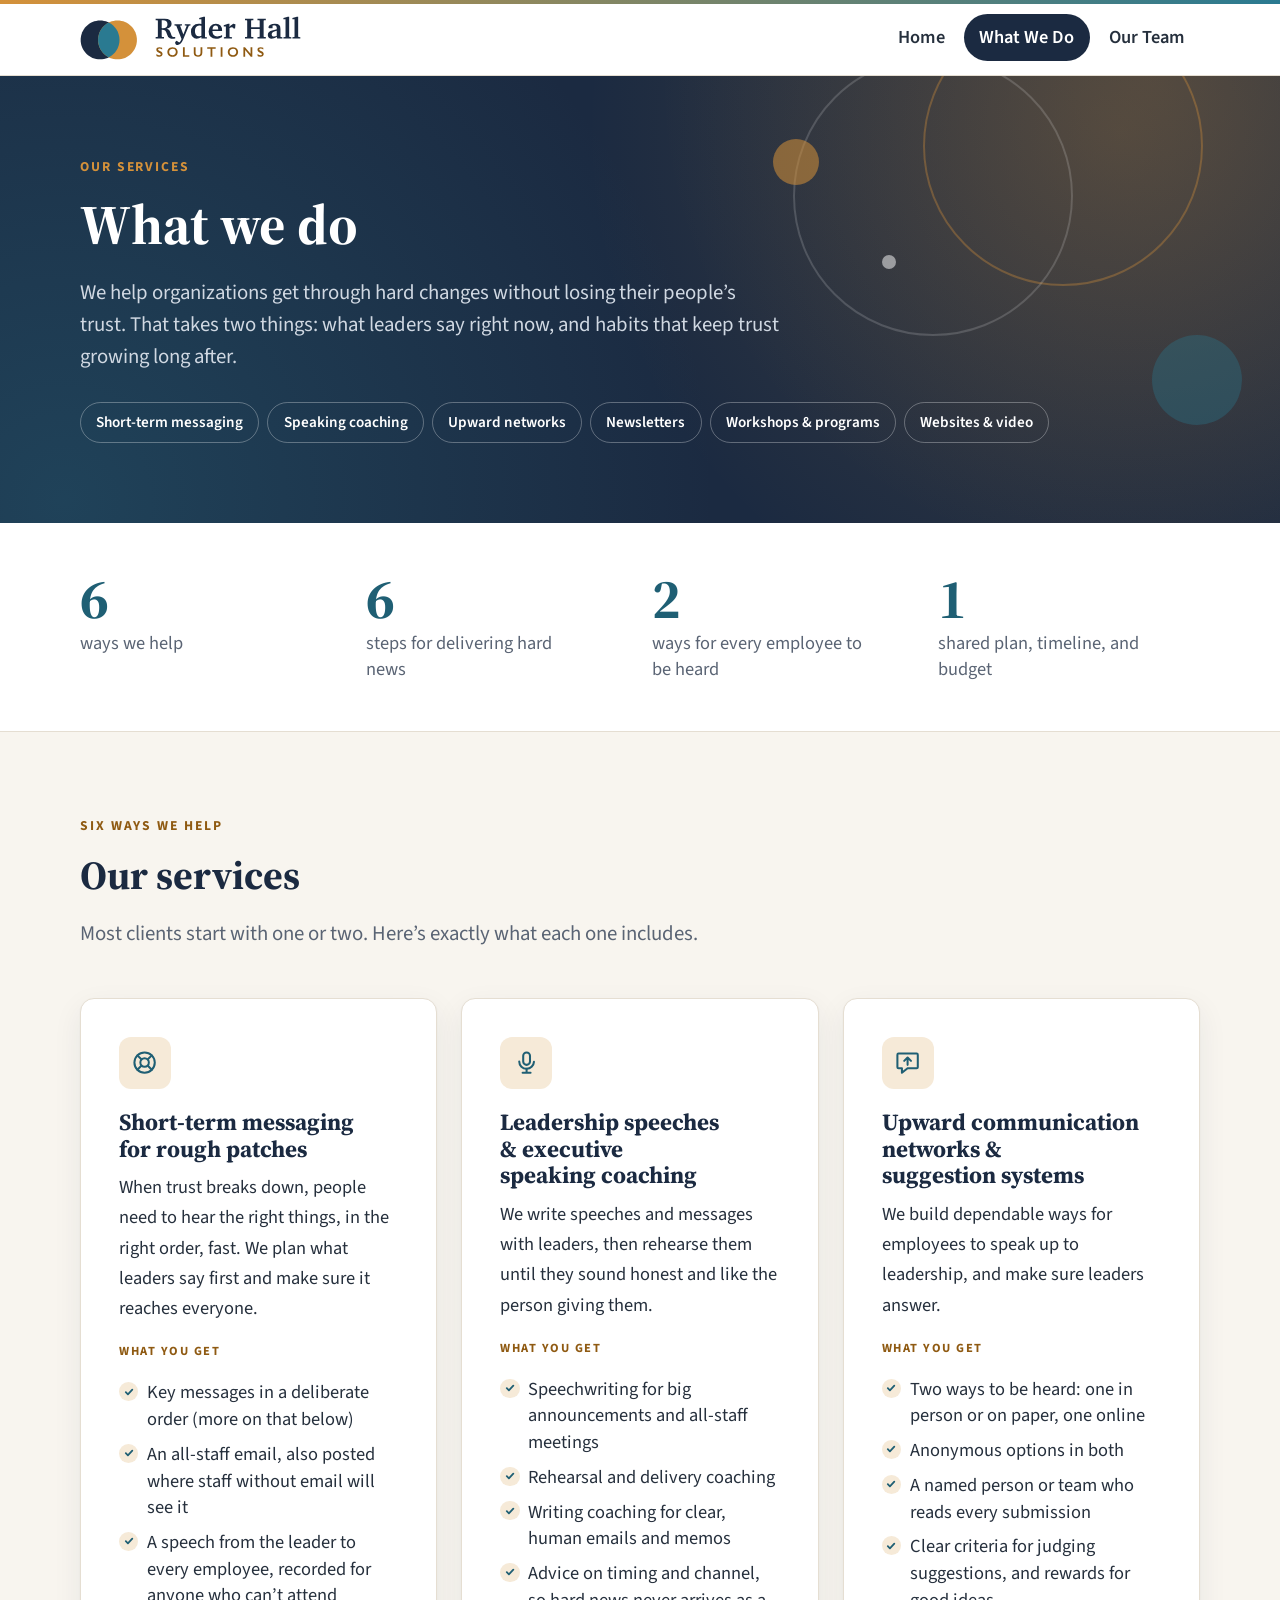
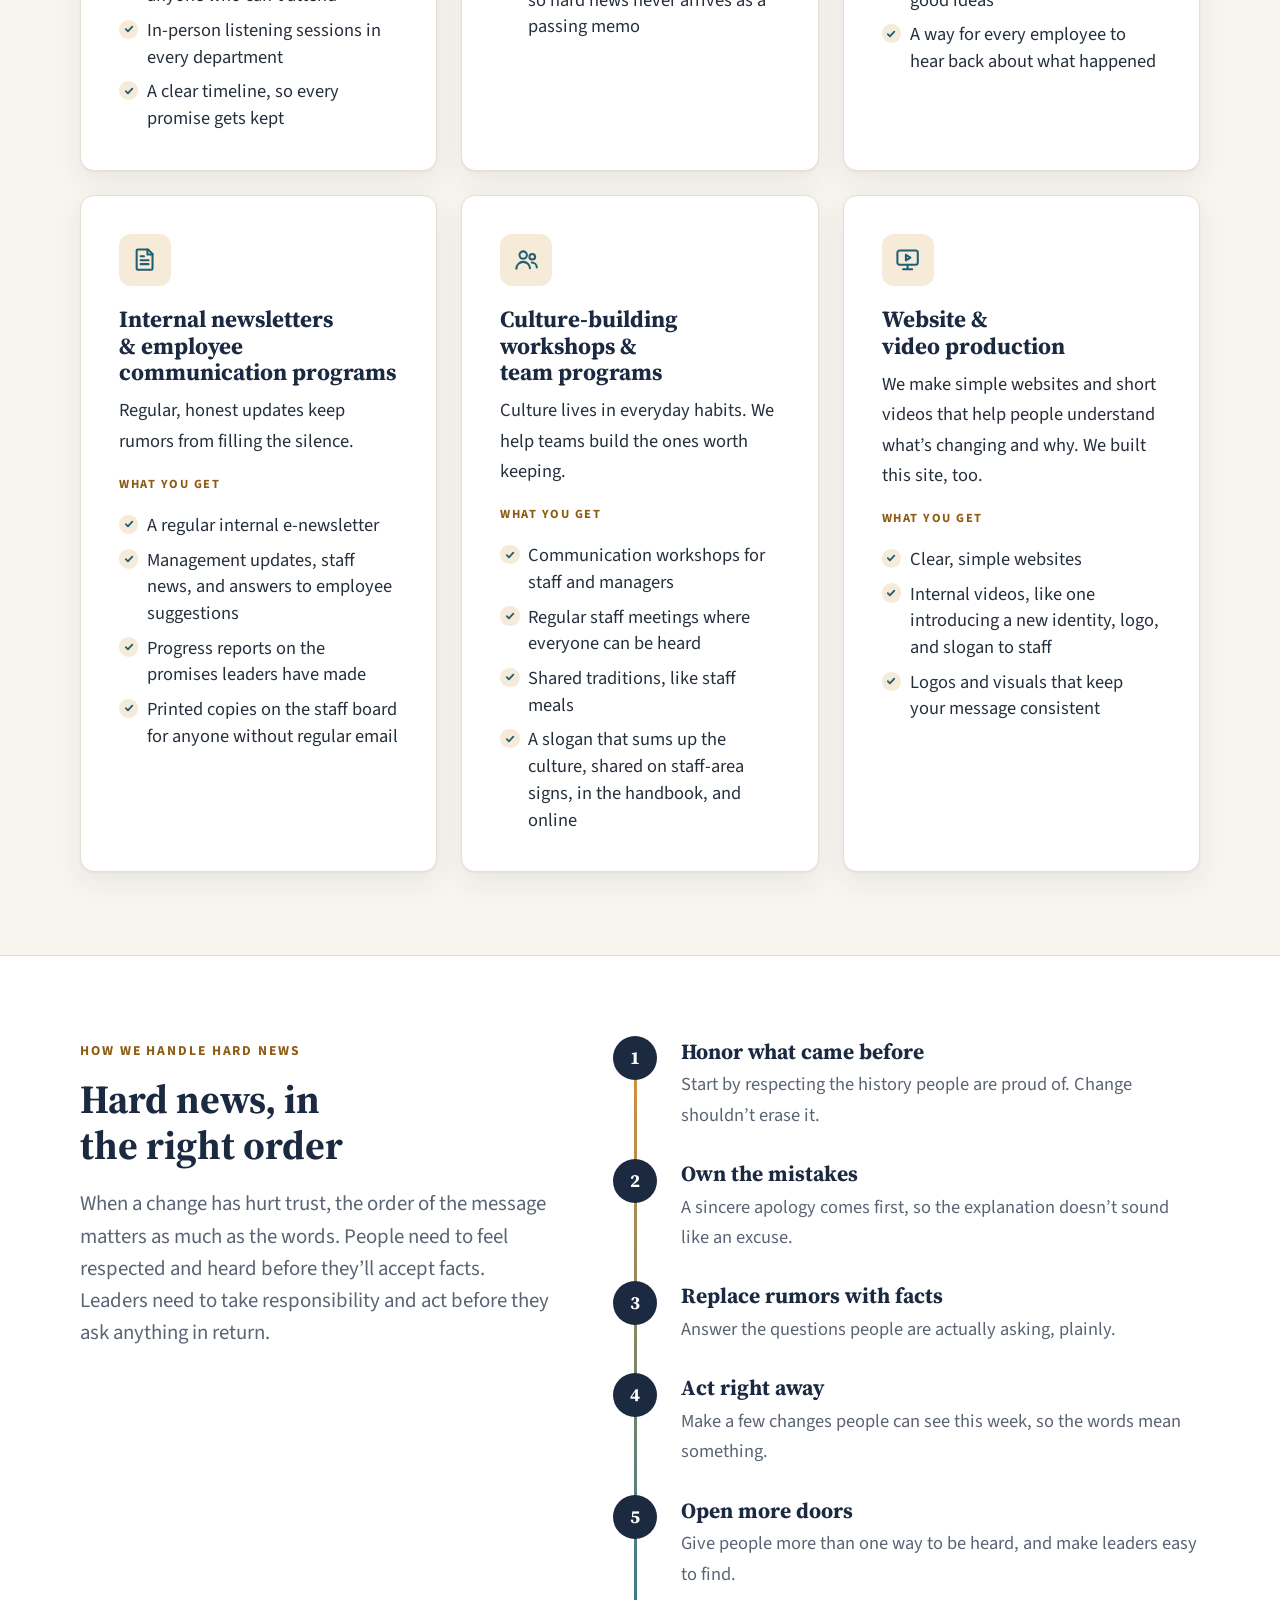
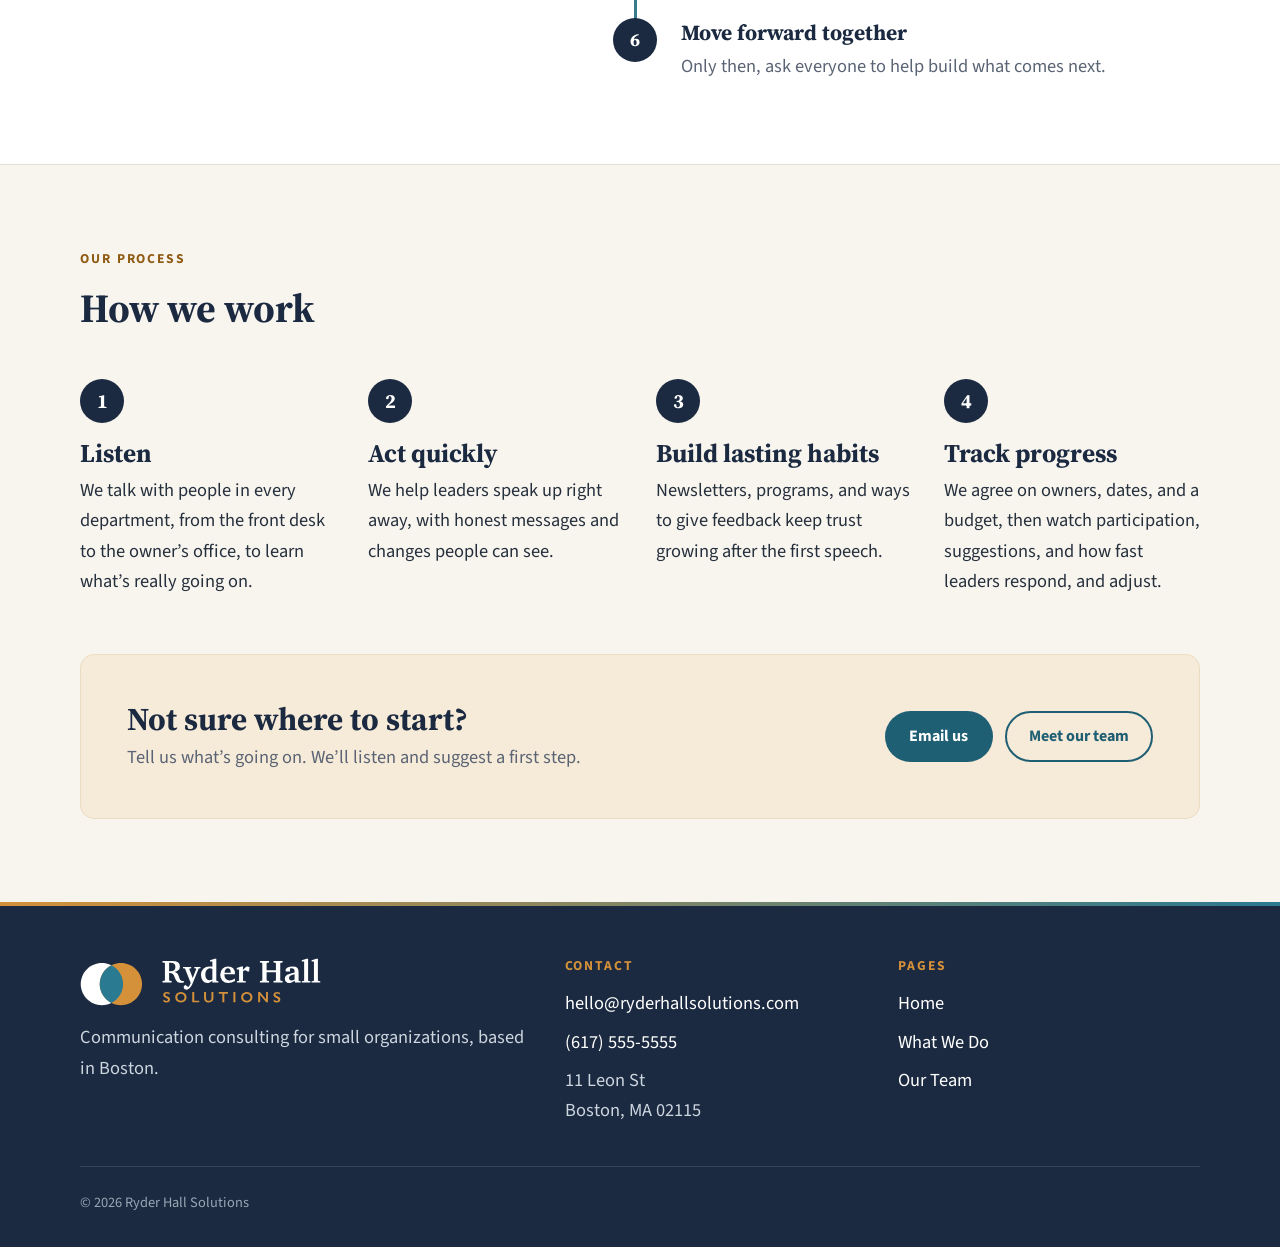
==== commit 36ff7ed5: "Add files via upload" ====
--- a/services.html
+++ b/services.html
@@ -282,7 +282,7 @@
         <!-- Contact details for the class project (the email and phone number are made up) -->
         <address class="footer-list">
           <a href="mailto:hello@ryderhallsolutions.com">hello@ryderhallsolutions.com</a>
-          <a href="tel:+16175550142">(617) 555-0142</a>
+          <a href="tel:+16175555555">(617) 555-5555</a>
           <span>11 Leon St<br>Boston, MA 02115</span>
         </address>
       </div>
--- a/style.css
+++ b/style.css
@@ -1504,45 +1504,6 @@
   color: var(--color-dark);
 }
 
-/* Two circles that trail the mouse (created by motion.js) */
-.cursor-dot,
-.cursor-ring {
-  position: fixed;
-  top: 0;
-  left: 0;
-  z-index: 1000;
-  border-radius: 50%;
-  pointer-events: none;
-  translate: -50% -50%;
-  opacity: 0;
-  transition: opacity 0.3s ease;
-}
-
-.cursor-dot {
-  width: 8px;
-  height: 8px;
-  background: var(--color-accent);
-}
-
-.cursor-ring {
-  width: 34px;
-  height: 34px;
-  border: 2px solid rgba(42, 122, 145, 0.65);
-  transition: opacity 0.3s ease, width 0.25s ease, height 0.25s ease, background-color 0.25s ease, border-color 0.25s ease;
-}
-
-.cursor-ring.is-active {
-  width: 58px;
-  height: 58px;
-  border-color: rgba(212, 145, 58, 0.8);
-  background: rgba(212, 145, 58, 0.12);
-}
-
-.has-cursor .cursor-dot,
-.has-cursor .cursor-ring {
-  opacity: 1;
-}
-
 
 /* ---------- Home: scrolling words ---------- */
 
@@ -1814,7 +1775,7 @@
 @keyframes step-focus    { from { opacity: 0.25; translate: 24px 0; } }
 @keyframes step-on       { from { background-color: var(--color-dark); color: #fff; } 50% { scale: 1.25; } to { background-color: var(--color-accent); color: var(--color-dark); } }
 
-/* Less motion requested: everything above sits still, the cursor circles stay hidden */
+/* Less motion requested: everything above sits still */
 @media (prefers-reduced-motion: reduce) {
   *,
   *::before,
@@ -1822,9 +1783,4 @@
     animation: none !important;
     transition: none !important;
   }
-
-  .cursor-dot,
-  .cursor-ring {
-    display: none;
-  }
-}
+}
